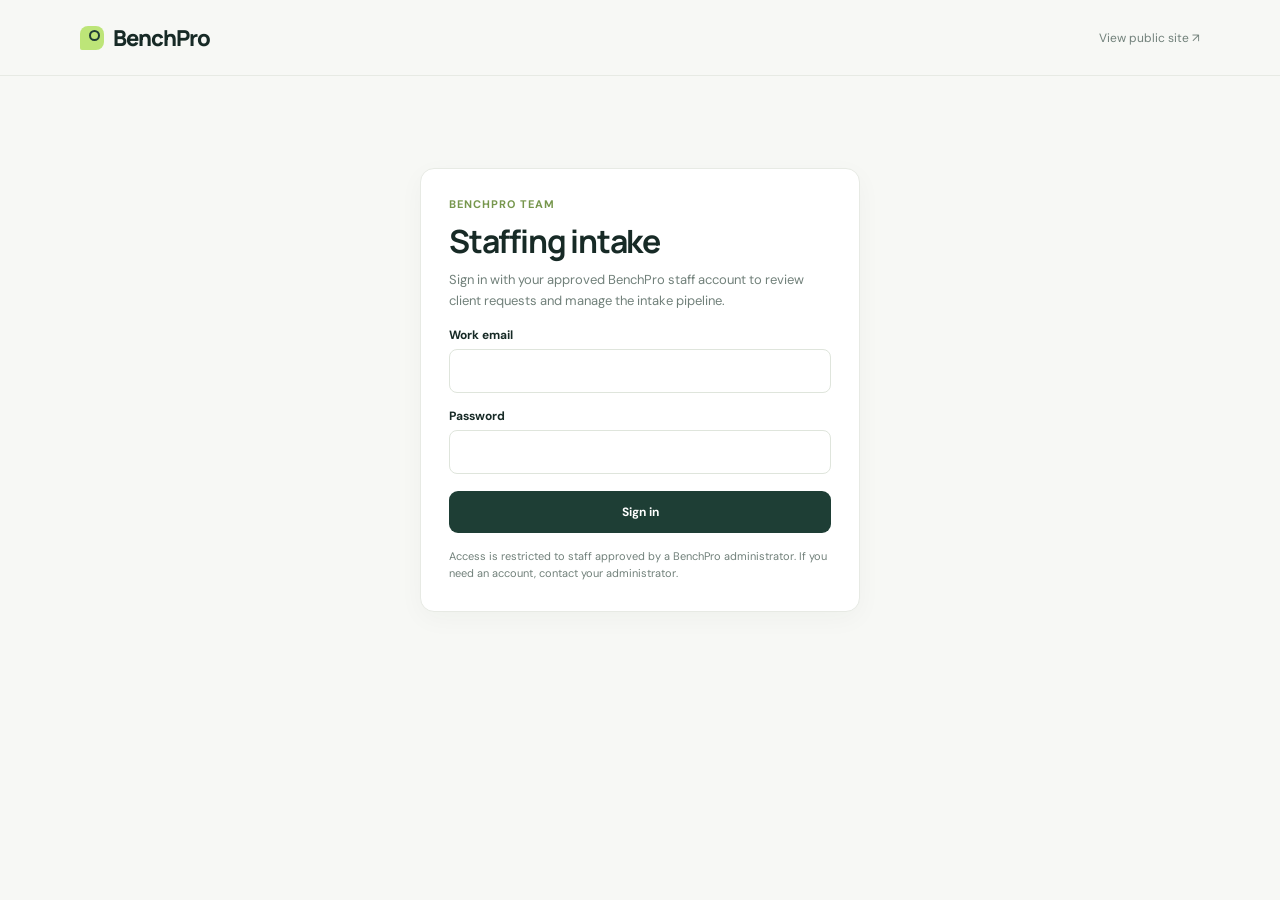
==== admin.html @ fd02875a "Build client portal access workflow" ====
<!doctype html>
<html lang="en">
<head>
  <meta charset="utf-8" />
  <meta name="viewport" content="width=device-width, initial-scale=1" />
  <meta name="theme-color" content="#f7f8f5" />
  <title>BenchPro Team — Admin Dashboard</title>
  <link rel="preconnect" href="https://fonts.googleapis.com">
  <link rel="preconnect" href="https://fonts.gstatic.com" crossorigin>
  <link href="https://fonts.googleapis.com/css2?family=DM+Sans:wght@400;500;600;700&family=Manrope:wght@400;500;600;700;800&display=swap" rel="stylesheet">
  <style>
    :root{--ink:#172a26;--muted:#71807a;--green:#bde578;--deep:#1e3e35;--paper:#f7f8f5;--line:#e7eae4;--white:#fff;--red:#a33b32;--shadow:0 18px 55px rgba(29,54,45,.08)}
    *{box-sizing:border-box}body{margin:0;background:var(--paper);color:var(--ink);font:14px 'DM Sans',sans-serif}button,input,select{font:inherit}button{cursor:pointer}a{color:inherit;text-decoration:none}.shell{width:min(1120px,calc(100% - 40px));margin:auto}
    header{height:76px;border-bottom:1px solid var(--line);display:flex;align-items:center;justify-content:space-between}.brand{font:800 22px Manrope,sans-serif;letter-spacing:-1px;display:flex;align-items:center;gap:9px}.brand-mark{width:24px;height:24px;background:var(--green);border-radius:8px 8px 8px 2px;position:relative}.brand-mark:after{content:'';position:absolute;width:7px;height:7px;border:2px solid var(--deep);border-radius:50%;right:4px;top:4px}.header-right{display:flex;align-items:center;gap:14px;color:var(--muted);font-size:12px}.btn{border:0;border-radius:9px;background:var(--deep);color:white;padding:11px 15px;font-weight:700;font-size:12px}.btn:hover{background:#31594c}.btn:disabled{opacity:.55;cursor:wait}.btn-light{background:#fff;color:var(--deep);border:1px solid var(--line)}.btn-light:hover{background:#f1f4ed}
    main{padding:40px 0 70px}.eyebrow{color:#77974d;font-size:11px;font-weight:700;letter-spacing:1px;text-transform:uppercase;margin:0 0 8px}h1,h2,h3,p{margin-top:0}h1{font:700 32px Manrope,sans-serif;letter-spacing:-1.2px;margin-bottom:7px}h2{font:700 18px Manrope,sans-serif;letter-spacing:-.4px;margin-bottom:5px}.subhead{color:var(--muted);margin:0 0 25px;line-height:1.5}.panel{background:#fff;border:1px solid var(--line);border-radius:14px;box-shadow:0 7px 26px rgba(37,57,42,.035)}.login-panel{width:min(440px,100%);margin:52px auto;padding:28px}.login-panel p{color:var(--muted);line-height:1.6;font-size:13px}.field-label{display:block;font-size:12px;font-weight:700;margin:15px 0 6px}.input{width:100%;border:1px solid #dfe5dc;border-radius:8px;padding:12px 13px;background:#fff;color:var(--ink);outline-color:#89ac62}.login-panel .btn{width:100%;margin-top:17px;padding:13px}.feedback{font-size:12px;line-height:1.5;margin:12px 0 0;color:var(--red)}[hidden]{display:none!important}
    .toolbar{display:flex;align-items:center;justify-content:space-between;gap:14px;margin:26px 0 15px}.toolbar-controls{display:flex;gap:9px;align-items:center}.toolbar .input{width:225px;padding:10px 12px;font-size:12px}.toolbar select.input{width:170px}.stats{display:grid;grid-template-columns:repeat(3,1fr);gap:12px;margin:22px 0}.stat{padding:16px 18px}.stat span{font-size:11px;color:var(--muted);font-weight:600}.stat strong{display:block;font:700 23px Manrope;margin-top:6px}.request-list{display:grid;gap:12px}.request-card{padding:18px 20px}.request-head{display:flex;justify-content:space-between;gap:16px;align-items:flex-start}.request-head h3{font:700 16px Manrope;margin:0 0 5px}.company-line{font-size:12px;color:var(--muted)}.company-line a{color:#567d3c;text-decoration:underline;text-underline-offset:2px}.badge{display:inline-flex;align-items:center;border-radius:30px;background:#edf4e4;color:#557b3b;padding:6px 10px;font-size:10px;font-weight:700;white-space:nowrap}.meta{display:flex;flex-wrap:wrap;gap:8px 18px;border-top:1px solid #eff1ed;border-bottom:1px solid #eff1ed;padding:12px 0;margin:14px 0;color:#637169;font-size:11px}.meta strong{color:var(--ink);font-weight:700}.details{font-size:12px;color:var(--muted);line-height:1.55;white-space:pre-wrap;margin:0 0 14px}.request-actions{display:flex;align-items:end;gap:10px;flex-wrap:wrap}.request-actions label{display:grid;gap:5px;color:var(--muted);font-size:10px;font-weight:700}.request-actions select,.request-actions input{height:36px;padding:0 10px;border:1px solid var(--line);border-radius:7px;background:white;color:var(--ink);font-size:11px}.request-actions select{min-width:155px}.request-actions input{width:220px}.saved-note{font-size:11px;color:#5c8a42;align-self:center}.empty{padding:35px;text-align:center;color:var(--muted);font-size:13px}.error-panel{padding:14px 16px;background:#fff2ef;border:1px solid #f4d8d3;border-radius:10px;color:var(--red);font-size:12px;margin:14px 0}.login-state{display:flex;align-items:center;gap:12px}.login-state span{max-width:250px;overflow:hidden;text-overflow:ellipsis;white-space:nowrap}
    @media(max-width:700px){.shell{width:calc(100% - 30px)}header{height:68px}.header-right{gap:8px}main{padding-top:28px}h1{font-size:27px}.stats{grid-template-columns:repeat(2,1fr);gap:8px}.stat{padding:14px}.toolbar{align-items:stretch;flex-direction:column}.toolbar-controls{display:grid;grid-template-columns:1fr 1fr}.toolbar .input,.toolbar select.input{width:100%}.request-card{padding:15px}.request-head{gap:8px}.request-head h3{font-size:14px}.request-actions label{flex:1;min-width:145px}.request-actions input{width:100%}.login-state span{display:none}}
  </style>
  <style>.badge.demo-badge{background:#fff1e5;color:#995b2d;margin-left:7px;vertical-align:2px}</style>
  <style>
    .toolbar>div:first-child{min-width:180px}.section-note{font-size:12px;color:var(--muted);line-height:1.5;margin:5px 0 0}.client-list{display:grid;gap:11px}.client-card{padding:0;overflow:hidden}.client-summary{width:100%;border:0;background:transparent;color:inherit;text-align:left;padding:17px 19px;display:flex;align-items:center;justify-content:space-between;gap:16px}.client-summary:hover{background:#fbfcf9}.client-name{font:700 15px Manrope;margin:0 0 5px}.client-subline{font-size:11px;color:var(--muted)}.client-counts{display:flex;align-items:center;gap:18px;white-space:nowrap;color:var(--muted);font-size:11px}.client-counts strong{color:var(--ink)}.client-toggle{color:#567d3c;font-size:11px;font-weight:700}.client-roles{padding:0 15px 15px;border-top:1px solid #eff1ed}.client-roles[hidden]{display:none}.client-roles .request-card{margin-top:12px}.client-roles .empty{background:#f8faf6;border-radius:9px;margin-top:12px}.inquiry-section{margin:36px 0 48px}.inquiry-heading{display:flex;align-items:center;justify-content:space-between;margin-bottom:12px}.inquiry-heading h2{margin:0}.inquiry-heading .section-note{margin-top:4px}.client-form{padding:18px;margin:5px 0 18px}.client-form[hidden]{display:none}.client-form-grid{display:grid;grid-template-columns:repeat(2,minmax(0,1fr));gap:9px;margin-top:15px}.client-form-grid .input{width:100%;min-width:0;margin:0}.demo-input{display:flex;align-items:center;gap:7px;padding:8px;color:var(--muted);font-size:12px}.client-form-actions{display:flex;align-items:center;gap:8px;margin-top:12px}.meta.icon-meta{flex-wrap:nowrap;align-items:center;gap:8px 15px;overflow-x:auto;white-space:nowrap;scrollbar-width:thin}.meta-item{display:inline-flex;align-items:center;gap:5px;white-space:nowrap}.meta-item svg{width:14px;height:14px;flex:none;fill:none;stroke:#839088;stroke-width:1.7;stroke-linecap:round;stroke-linejoin:round}.meta-item strong{font-size:11px}.@media(max-width:700px){.toolbar-controls{grid-template-columns:1fr 1fr}.toolbar-controls button{width:100%}.client-summary{padding:15px;align-items:flex-start}.client-counts{gap:10px;flex-wrap:wrap;justify-content:flex-end}.client-form-grid{grid-template-columns:1fr}.inquiry-section{margin-top:28px}}
    .jd-attachment{display:flex;align-items:center;gap:9px;flex-wrap:wrap;margin:0 0 14px;font-size:12px}.jd-attachment>span:first-child{font-weight:700;color:var(--deep)}.jd-attachment .saved-note{color:var(--red)}
    .talent-section{margin:32px 0 42px}.talent-section .toolbar{margin:0 0 14px}.talent-section .toolbar-controls{flex-wrap:wrap}.talent-section .toolbar .input{width:245px}.talent-form-grid{display:grid;grid-template-columns:repeat(3,minmax(0,1fr));gap:9px;margin-top:15px}.talent-form-grid .input{width:100%;min-width:0;margin:0}.talent-form-grid textarea{resize:vertical;min-height:74px}.talent-form-grid .wide{grid-column:span 2}.talent-form-grid .full{grid-column:1/-1}.talent-form-grid label{color:var(--muted);font-size:11px}.talent-form-grid input[type=file]{display:block;width:100%;margin-top:6px;font-size:11px}.talent-form-grid .checkline{display:flex;align-items:center;gap:7px}.talent-list{display:grid;grid-template-columns:repeat(2,minmax(0,1fr));gap:10px}.talent-card{padding:16px}.talent-card h3{font:700 14px Manrope;margin:0 0 4px}.talent-card p{color:var(--muted);font-size:11px;line-height:1.5;margin:7px 0}.talent-card .talent-top{display:flex;justify-content:space-between;gap:12px}.talent-meta,.talent-skills{color:var(--muted);font-size:11px;line-height:1.6}.talent-actions{display:flex;gap:7px;align-items:center;margin-top:10px}.matches-section{border-top:1px solid #eff1ed;margin-top:14px;padding-top:10px}.matches-section summary{font-size:11px;font-weight:700;color:var(--deep);cursor:pointer}.match-list{display:grid;gap:8px;margin:10px 0}.match-card{background:#f9faf7;border:1px solid #edf0e9;border-radius:9px;padding:11px}.match-card-head{display:flex;justify-content:space-between;align-items:flex-start;gap:10px}.match-card-head strong{font-size:12px}.match-card-head span{display:block;font-size:10px;color:var(--muted);margin-top:3px}.match-card .input{width:100%;margin:4px 0 6px;padding:9px 10px;font-size:11px}.match-fields{display:grid;grid-template-columns:repeat(2,minmax(0,1fr));gap:5px 8px;margin-top:9px}.match-fields label{font-size:10px;color:var(--muted);display:grid;gap:3px}.match-fields .full{grid-column:1/-1}.match-fields textarea{resize:vertical;min-height:55px}.match-actions{display:flex;align-items:center;gap:8px;flex-wrap:wrap;margin-top:8px}.match-form{border-top:1px dashed #dfe5dc;padding-top:10px;margin-top:10px}.match-form select,.match-form input,.match-form textarea{width:100%;margin:0;padding:8px 9px;border:1px solid var(--line);border-radius:7px;font-size:11px;color:var(--ink);background:white}.match-form-grid{display:grid;grid-template-columns:1fr 150px;gap:7px}.status-pill{display:inline-flex;border-radius:20px;padding:4px 8px;background:#edf4e4;color:#557b3b;font-size:9px;font-weight:700;white-space:nowrap}.file-note{font-size:10px;color:var(--muted)}
  </style>
  <style>@media(max-width:700px){.talent-form-grid{grid-template-columns:repeat(2,minmax(0,1fr))}.talent-form-grid .wide,.talent-form-grid .full{grid-column:1/-1}.talent-list{grid-template-columns:1fr}.talent-section .toolbar .input{width:100%}}@media(max-width:430px){.talent-form-grid{grid-template-columns:1fr}.talent-form-grid .wide,.talent-form-grid .full{grid-column:auto}.match-form-grid,.match-fields{grid-template-columns:1fr}.match-fields .full{grid-column:auto}}</style>
  <style>
    .client-directory-layout{display:grid;grid-template-columns:minmax(220px,260px) minmax(0,1fr);align-items:start;gap:0}
    .client-list{grid-template-columns:1fr;align-items:start;gap:7px}
    .client-card{min-width:0;transition:border-color .18s ease,box-shadow .18s ease}
    .client-card:hover{border-color:#d5dfce;box-shadow:0 12px 32px rgba(37,57,42,.08)}
    .client-card.is-selected{border-color:#a8c68f;border-radius:10px 0 0 10px;border-right-color:transparent;box-shadow:-3px 3px 14px rgba(37,57,42,.06);position:relative;z-index:2}
    .client-summary{min-height:61px;padding:10px 13px;align-items:center;gap:8px}
    .client-summary:focus-visible{outline:3px solid #bde578;outline-offset:-4px;border-radius:14px}
    .client-tile-main{display:flex;align-items:center;gap:0;min-width:0;width:100%}
    .client-monogram{width:40px;height:40px;flex:none;display:grid;place-items:center;border-radius:12px;background:linear-gradient(145deg,#eaf3df,#f5f8f0);color:#365846;font:800 13px Manrope,sans-serif;letter-spacing:.3px}
    .client-tile-content{min-width:0}
    .client-name-row{display:flex;align-items:center;gap:8px;flex-wrap:wrap}
    .client-name{font-size:13px;line-height:1.35;overflow-wrap:anywhere;white-space:normal;margin:0}
    .client-status{display:inline-flex;align-items:center;border-radius:99px;padding:4px 8px;background:#f0f3ee;color:#627066;font-size:9px;font-weight:700;white-space:nowrap}
    .client-status.active{background:#eaf4e3;color:#557b3b}.client-status.prospect{background:#fff4df;color:#8b6825}.client-status.past{background:#f0edf5;color:#706383}
    .client-subline{margin-top:3px;line-height:1.5;white-space:normal}
    .client-tile-metrics{display:flex;align-items:flex-end;flex-direction:column;gap:7px;flex:none;color:var(--muted);font-size:10px;white-space:nowrap}
    .client-metric{display:flex;align-items:baseline;gap:4px}.client-metric strong{color:var(--ink);font:700 14px Manrope,sans-serif}
    .client-activity{font-size:9px;color:#8a958e}
    .client-expand-label{display:inline-flex;align-items:center;gap:5px;color:#567d3c;font-weight:700;font-size:10px}
    .client-expand-label span{font-size:14px;transition:transform .18s ease}.client-summary[aria-expanded="true"] .client-expand-label span{transform:rotate(180deg)}
    .client-detail{position:sticky;top:16px;min-height:270px;max-height:calc(100vh - 34px);overflow:auto;padding:18px;background:linear-gradient(155deg,#fff 0%,#fbfcfa 100%);border-radius:0 14px 14px 0}
    .client-detail.is-open{border-left-color:#dfe7d8}
    .client-detail.is-empty{display:grid;place-items:center;text-align:center;color:var(--muted)}
    .client-empty-state{max-width:260px;padding:24px}.client-empty-icon{width:42px;height:42px;margin:0 auto 12px;border-radius:14px;background:#eff5e8;color:#567d3c;display:grid;place-items:center;font:700 21px Manrope}
    .client-empty-state strong{display:block;color:var(--ink);font:700 14px Manrope;margin-bottom:5px}.client-empty-state p{font-size:11px;line-height:1.5;margin:0}
    .client-detail-top{display:flex;justify-content:space-between;align-items:flex-start;gap:12px;padding-bottom:13px;border-bottom:1px solid #edf0e9}
    .client-detail-top h3{font:700 18px Manrope;letter-spacing:-.3px;margin:3px 0 5px;overflow-wrap:anywhere}
    .client-detail-meta{display:flex;align-items:center;gap:6px;flex-wrap:wrap}.client-detail-chip{border-radius:20px;background:#f0f3ee;color:#647168;padding:5px 8px;font-size:9px;font-weight:700}.client-detail-close{width:30px;height:30px;flex:none;border:1px solid var(--line);border-radius:9px;background:#fff;color:var(--muted);font-size:19px;line-height:1}
    .client-detail-close:hover{background:#f2f5ef;color:var(--deep)}
    .client-detail-overview{display:grid;grid-template-columns:repeat(3,minmax(0,1fr));gap:8px;margin:13px 0 16px}
    .client-overview-stat{padding:10px;border:1px solid #edf0e9;border-radius:10px;background:#fff}.client-overview-stat span{display:block;color:var(--muted);font-size:9px}.client-overview-stat strong{display:block;margin-top:4px;color:var(--ink);font:700 14px Manrope;overflow-wrap:anywhere}
    .client-detail-heading{display:flex;align-items:flex-end;justify-content:space-between;gap:12px;margin-bottom:12px}
    .client-detail-heading h4{font:700 15px Manrope,sans-serif;margin:2px 0 0;color:var(--ink)}
    .client-detail-kicker{font-size:9px;font-weight:800;letter-spacing:.9px;color:#789653;text-transform:uppercase}
    .client-detail-count{font-size:10px;color:var(--muted)}
    .client-role-grid{display:grid;grid-template-columns:1fr;gap:10px;align-items:start}
    .client-role-grid>.request-card{margin:0;min-width:0}
    .client-role-grid>.empty{grid-column:1/-1;margin:0;padding:20px}
    .client-accent-0{background:#eaf3df}.client-accent-1{background:#e7f1f8}.client-accent-2{background:#f4eafb}.client-accent-3{background:#fff0e4}.client-accent-4{background:#e4f3ef}.client-accent-5{background:#f8efdb}
    .client-card.client-accent-0 .client-summary:hover{background:#e3efd7}.client-card.client-accent-1 .client-summary:hover{background:#deebf4}.client-card.client-accent-2 .client-summary:hover{background:#eedff5}.client-card.client-accent-3 .client-summary:hover{background:#fbe7d8}.client-card.client-accent-4 .client-summary:hover{background:#d9eee8}.client-card.client-accent-5 .client-summary:hover{background:#f2e8ce}
    .client-card.is-selected .client-summary{justify-content:space-between}.client-card.is-selected .client-expand-label{color:#365846}.client-tile-arrow{flex:none;color:#567d3c;font-size:14px;line-height:1}
    @media(max-width:850px){.client-directory-layout{grid-template-columns:1fr;gap:0}.client-list{grid-template-columns:1fr}.client-detail{position:fixed;display:none;inset:78px 14px 14px;z-index:100;max-height:none;min-height:0;margin-top:0!important;border-radius:14px;box-shadow:0 24px 80px rgba(15,35,27,.25)}.client-detail.is-open{display:block}.client-detail.is-empty{display:none}}
    @media(max-width:520px){.client-directory-layout{grid-template-columns:minmax(0,1fr)}.client-summary{min-height:61px;padding:10px 13px;gap:8px}.client-detail{inset:72px 9px 9px;padding:14px}.client-detail-overview{grid-template-columns:repeat(2,minmax(0,1fr))}.client-detail-heading{align-items:flex-start;flex-direction:column;gap:4px}}
      .client-section-nav{display:grid;grid-template-columns:repeat(3,minmax(0,1fr));gap:9px;margin:14px 0 15px}.client-section-tile{display:flex;align-items:center;justify-content:space-between;gap:8px;min-height:54px;padding:11px 13px;border:1px solid var(--line);border-radius:10px;background:#fff;color:var(--deep);font:700 12px Manrope,sans-serif;text-align:left;transition:background .16s,border-color .16s,transform .16s}.client-section-tile:hover{border-color:#c8d8bc;background:#f8fbf5;transform:translateY(-1px)}.client-section-tile:focus-visible{outline:3px solid #bde578;outline-offset:2px}.client-section-tile strong{display:grid;place-items:center;min-width:22px;height:22px;padding:0 6px;border-radius:99px;background:#f0f4eb;color:#647b4e;font:700 10px 'DM Sans',sans-serif}.client-section-tile.is-active{background:var(--deep);border-color:var(--deep);color:#fff}.client-section-tile.is-active strong{background:rgba(255,255,255,.15);color:#fff}.client-section-panel{padding-top:2px}client-profile-grid{display:grid;grid-template-columns:repeat(3,minmax(0,1fr));gap:8px;margin:4px 0 17px}.client-profile-grid>div{min-width:0;padding:11px;border:1px solid #edf0e9;border-radius:10px;background:#fff}.client-profile-grid span{display:block;color:var(--muted);font-size:9px}.client-profile-grid strong{display:block;margin-top:5px;font:700 12px Manrope;overflow-wrap:anywhere}.contacts-heading{margin-top:8px}.client-contact-list{display:grid;grid-template-columns:repeat(2,minmax(0,1fr));gap:8px}.client-contact{display:grid;gap:3px;min-width:0;padding:11px;border:1px solid #edf0e9;border-radius:10px;background:#fff;font-size:10px;overflow-wrap:anywhere}.client-contact strong{font:700 12px Manrope}.client-contact span{color:var(--muted)}.client-contact a{color:#567d3c;overflow-wrap:anywhere}.client-detail-close{cursor:pointer}@media(max-width:520px){.client-section-nav{gap:6px}.client-section-tile{min-height:48px;padding:9px;font-size:11px}.client-profile-grid{grid-template-columns:1fr}.client-contact-list{grid-template-columns:1fr}}
  .client-detail-top{display:grid;grid-template-columns:minmax(0,1fr) minmax(250px,1.15fr) auto;align-items:start;gap:12px;padding-bottom:13px;border-bottom:1px solid #edf0e9}.client-detail-identity{min-width:0}.client-detail-identity h3{font:700 18px Manrope;letter-spacing:-.3px;margin:3px 0 0;overflow-wrap:anywhere}.client-summary-meta{display:grid;grid-template-columns:repeat(3,minmax(0,1fr));gap:6px;min-width:0}.client-profile-item{min-width:0;display:grid;gap:4px;padding:7px 8px;border:1px solid #edf0e9;border-radius:8px;background:#fff}.client-profile-item>span{display:flex;align-items:center;gap:4px;color:var(--muted);font-size:9px;white-space:nowrap}.client-profile-item svg{width:12px;height:12px;flex:none;fill:none;stroke:#839088;stroke-width:1.7;stroke-linecap:round;stroke-linejoin:round}.client-profile-item strong{font-size:10px;line-height:1.35;overflow-wrap:anywhere}.client-profile-item a{color:inherit}.client-summary-empty{color:var(--muted);font-size:10px;line-height:1.4;grid-column:1/-1}.client-detail-top .client-detail-close{grid-column:3;grid-row:1}.client-detail-top .client-summary-meta{grid-column:2;grid-row:1}.client-detail-top .client-detail-identity{grid-column:1;grid-row:1}.client-role-grid .icon-meta .meta-item[title="Phone"],.client-role-grid .icon-meta .meta-item[title="Company size"],.client-role-grid .icon-meta .meta-item[title="Business type"]{display:none}@media(max-width:700px){.client-detail-top{grid-template-columns:minmax(0,1fr) auto}.client-detail-top .client-detail-identity{grid-column:1;grid-row:1}.client-detail-top .client-detail-close{grid-column:2;grid-row:1}.client-detail-top .client-summary-meta{grid-column:1/-1;grid-row:2}}@media(max-width:520px){.client-summary-meta{grid-template-columns:1fr 1fr}.client-profile-item:last-child{grid-column:1/-1}}
      .executive-overview{margin:20px 0 18px}.overview-heading{display:flex;align-items:flex-end;justify-content:space-between;gap:14px;margin-bottom:12px}.overview-heading h2{margin:0}.overview-window,.tracking-badge{color:var(--muted);font-size:10px;font-weight:700}.ceo-stats{grid-template-columns:repeat(5,minmax(0,1fr));gap:10px;margin:0}.ceo-stats .stat{min-width:0;padding:14px}.ceo-stats .stat span{display:block;min-height:28px;font-size:10px}.ceo-stats .stat strong{font-size:24px;margin-top:5px}.ceo-stats .stat small{display:block;margin-top:4px;color:var(--muted);font-size:9px;line-height:1.3}.client-role-overview,.future-metrics{padding:17px 18px;margin:18px 0}.client-overview-table{overflow-x:auto}.client-overview-table table{width:100%;border-collapse:collapse;text-align:left;font-size:11px}.client-overview-table th{padding:9px 10px;color:var(--muted);font-size:9px;text-transform:uppercase;letter-spacing:.5px;border-bottom:1px solid var(--line)}.client-overview-table td{padding:10px;border-bottom:1px solid #eff1ed;white-space:nowrap}.client-overview-table tr:last-child td{border-bottom:0}.client-overview-table td:first-child{white-space:normal;min-width:180px}.client-overview-table td:first-child strong{display:inline-block;overflow-wrap:anywhere}.client-overview-table td:first-child small{display:block;color:var(--muted);font-size:9px;margin-top:3px}.client-overview-table .badge{font-size:8px;padding:4px 6px}.client-overview-open{padding:7px 9px;font-size:10px}.future-metrics{background:linear-gradient(145deg,#fff,#fbfcf9)}.tracking-badge{border-radius:99px;background:#f3f4f0;padding:6px 9px;white-space:nowrap}.tracking-grid{display:grid;grid-template-columns:repeat(5,minmax(0,1fr));gap:9px}.tracking-grid article{padding:11px;border:1px dashed #dfe5dc;border-radius:9px;background:rgba(255,255,255,.75);min-width:0}.tracking-grid article>span{display:block;color:var(--ink);font-size:10px;font-weight:700}.tracking-grid article strong{display:block;margin:10px 0 5px;color:#8b938e;font:700 11px Manrope}.tracking-grid article small{display:block;color:var(--muted);font-size:9px;line-height:1.4}.client-overview-table .empty{padding:18px}.@media(max-width:1000px){.ceo-stats{grid-template-columns:repeat(3,minmax(0,1fr))}.tracking-grid{grid-template-columns:repeat(3,minmax(0,1fr))}}@media(max-width:700px){.overview-heading{align-items:flex-start;flex-direction:column;gap:6px}.ceo-stats{grid-template-columns:repeat(2,minmax(0,1fr))}.tracking-grid{grid-template-columns:repeat(2,minmax(0,1fr))}.client-role-overview,.future-metrics{padding:14px}.client-overview-table th,.client-overview-table td{padding:9px 7px}}@media(max-width:430px){.tracking-grid{grid-template-columns:1fr}}
  
    .client-website-line{display:flex;align-items:center;gap:7px;margin-top:2px;font-size:10px;flex-wrap:wrap}.client-website-line>span:first-child{color:var(--muted);font-weight:700}.client-website-line a{color:#426a31;font-weight:700;text-decoration:underline;text-underline-offset:2px}.client-website-line .website-empty{color:#8a948d;font-weight:500}.website-edit{padding:2px 5px;border:0;background:transparent;color:#52783d;text-decoration:underline;text-underline-offset:2px;font-size:9px;font-weight:700}.client-website-form{display:grid;grid-template-columns:minmax(0,1fr) auto auto;align-items:end;gap:10px;margin:0 0 16px;padding:12px;border:1px solid #edf0e9;border-radius:10px;background:#fff}.client-website-form label{display:grid;gap:5px;color:var(--muted);font-size:10px;font-weight:700}.client-website-form input{width:100%;min-width:0;padding:9px 10px;border:1px solid var(--line);border-radius:8px;color:var(--ink);background:#fff}.client-website-form .saved-note{font-size:10px}.client-website-form .website-mode-note{grid-column:1/-1;color:var(--muted);font-size:10px}@media(max-width:520px){.client-website-form{grid-template-columns:1fr auto}.client-website-form .saved-note,.client-website-form .website-mode-note{grid-column:1/-1}}
</style>
</head>
<body>
  <header><div class="shell" style="display:flex;align-items:center;justify-content:space-between"><a class="brand" href="/" aria-label="BenchPro home"><span class="brand-mark"></span>BenchPro</a><div class="header-right"><a href="/">View public site ↗</a><div class="login-state" id="loginState" hidden><span id="staffEmail"></span><button class="btn btn-light" id="logoutButton" type="button">Log out</button></div></div></div></header>
  <main class="shell">
    <section id="loginView" class="panel login-panel">
      <div class="eyebrow">BenchPro team</div><h1>Staffing intake</h1>
      <p>Sign in with your approved BenchPro staff account to review client requests and manage the intake pipeline.</p>
      <form id="loginForm">
        <label class="field-label" for="email">Work email</label><input class="input" id="email" name="email" type="email" autocomplete="username" required>
        <label class="field-label" for="password">Password</label><input class="input" id="password" name="password" type="password" autocomplete="current-password" required>
        <button class="btn" id="loginButton" type="submit">Sign in</button><p class="feedback" id="loginError" role="alert" hidden></p>
      </form>
      <p style="font-size:11px;margin:15px 0 0">Access is restricted to staff approved by a BenchPro administrator. If you need an account, contact your administrator.</p>
    </section>
    <section id="setPasswordView" class="panel login-panel" hidden>
      <div class="eyebrow">BenchPro team</div><h1>Finish setting up</h1>
      <p id="inviteEmailNote">Choose a password for your approved BenchPro staff account.</p>
      <form id="setPasswordForm">
        <label class="field-label" for="newPassword">New password</label><input class="input" id="newPassword" name="newPassword" type="password" autocomplete="new-password" minlength="12" required>
        <button class="btn" id="setPasswordButton" type="submit">Set password</button><p class="feedback" id="setPasswordError" role="alert" hidden></p>
      </form>
      <p style="font-size:11px;margin:15px 0 0">Use at least 12 characters. Your invitation link works once and expires, so finish setup in this browser.</p>
    </section>
    <section id="dashboardView" hidden>
      <div class="eyebrow">BenchPro team workspace</div><h1>Admin Dashboard</h1><p class="subhead">A business overview of clients, role demand, and platform activity.</p>
      <div id="dashboardError" class="error-panel" role="alert" hidden></div>
      <section class="executive-overview"><div class="overview-heading"><div><h2>Business overview</h2><p class="section-note" id="overviewModeNote">Illustrative preview · fictional client records are shown only on this page and are not saved.</p></div><button class="btn btn-light" id="dashboardModeButton" type="button">Switch to live data</button></div><div class="stats ceo-stats">
        <div class="panel stat"><span>Total clients</span><strong id="statClients">0</strong><small id="statClientsNote">0 active</small></div>
        <div class="panel stat"><span>New client records · 30d</span><strong id="statNewClients">0</strong><small>Based on record creation date</small></div>
        <div class="panel stat"><span>Roles</span><strong id="statRoles">0</strong><small id="statRolesNote">0 open</small></div>
        <div class="panel stat"><span>New role requests · 30d</span><strong id="statNewRequests">0</strong><small>All submitted requests</small></div>
        <div class="panel stat"><span>Candidate profiles</span><strong id="statCandidates">—</strong><small id="statCandidatesNote">Profiles saved</small></div>
      </div></section>
      <section class="panel client-role-overview"><div class="overview-heading"><div><h2>Roles by client</h2><p class="section-note">Role counts grouped under each client.</p></div></div><div id="clientRoleOverview" class="client-overview-table"></div></section>
      <section class="panel future-metrics"><div class="overview-heading"><div><h2>Hiring and delivery</h2><p class="section-note">These metrics need application, offer, or contractor status tracking before counts are reliable.</p></div><span class="tracking-badge" id="trackingBadge">Preview figures</span></div><div class="tracking-grid"><article><span>Pending registrations</span><strong id="metricPending">4</strong><small>Awaiting email confirmation</small></article><article><span>Applicants in pipeline</span><strong id="metricApplicants">31</strong><small>Across current roles</small></article><article><span>Offers made</span><strong id="metricOffers">6</strong><small>Extended by clients</small></article><article><span>Contractors onboarded</span><strong id="metricContractors">8</strong><small>Active engagements</small></article><article><span>Candidates rejected</span><strong id="metricRejected">12</strong><small>Closed at client review</small></article></div></section>
      <div class="toolbar"><div><h2>Client directory</h2><p class="section-note">Open a client to review its company details and staffing requests.</p></div><div class="toolbar-controls"><input class="input" id="searchRequests" type="search" placeholder="Search clients, roles, or contacts" aria-label="Search clients, roles, or contacts"><select class="input" id="statusFilter" aria-label="Filter by role status"><option value="all">All role statuses</option><option value="new">New</option><option value="contacted">Contacted</option><option value="qualified">Qualified</option><option value="shortlist_sent">Shortlist sent</option><option value="closed">Closed</option></select><button class="btn btn-light" id="newClientButton" type="button">+ New client</button><button class="btn btn-light" id="refreshButton" type="button">Refresh</button></div></div>
      <form id="clientForm" class="panel client-form" hidden><div><strong>Add a client</strong><p class="section-note">Create a client record, then link future role inquiries to it.</p></div><div class="client-form-grid"><input class="input" name="company_name" placeholder="Company name" maxlength="160" required aria-label="Company name"><input class="input" name="website" type="text" placeholder="Website (e.g. company.com)" maxlength="2048" aria-label="Client website"><select class="input" name="company_size" aria-label="Company size"><option value="">Company size (optional)</option><option value="1-10">1–10 employees</option><option value="11-50">11–50 employees</option><option value="51-200">51–200 employees</option><option value="201-500">201–500 employees</option><option value="501-1000">501–1,000 employees</option><option value="1001-5000">1,001–5,000 employees</option><option value="5001-10000">5,001–10,000 employees</option><option value="10001+">10,001+ employees</option><option value="prefer_not_to_say">Prefer not to say</option></select><select class="input" name="business_type" aria-label="Business type"><option value="">Business type (optional)</option><option>IT Services &amp; Consulting</option><option>Software / SaaS</option><option>Financial Services &amp; Fintech</option><option>Healthcare &amp; Life Sciences</option><option>Manufacturing &amp; Industrial</option><option>Retail &amp; Consumer</option><option>Transportation &amp; Logistics</option><option>Telecom &amp; Media</option><option>Energy &amp; Utilities</option><option>Government &amp; Education</option><option>Other</option></select><select class="input" name="lifecycle_status" aria-label="Client relationship status"><option value="prospect">Prospect</option><option value="active">Active</option><option value="past">Past client</option></select><label class="demo-input"><input type="checkbox" name="is_demo"> Demo record</label></div><div class="client-form-actions"><button class="btn" type="submit">Create client</button><button class="btn btn-light" id="cancelClientButton" type="button">Cancel</button><span id="clientFormNote" class="saved-note" aria-live="polite"></span></div></form>
      <div class="client-directory-layout"><div id="clientList" class="client-list" aria-live="polite"></div><aside id="clientDetail" class="panel client-detail" aria-label="Selected client details" aria-live="polite"></aside></div>
      <section class="inquiry-section"><div class="inquiry-heading"><div><h2>New client inquiries</h2><p class="section-note">Incoming requests waiting to be linked to a client record.</p></div><span id="inquiryCount" class="badge">0</span></div><div id="inquiryList" class="request-list" aria-live="polite"></div></section>
    </section>
  </main>
  <script>
    const SUPABASE_URL='https://ttmkcmeqiawrzbvymhal.supabase.co';
    const SUPABASE_PUBLISHABLE_KEY='sb_publishable_kYY2o5gsLpUww-bgH0az4A_nQhdMiaN';
    const SESSION_KEY='benchpro_staff_session';
    const statuses=[['new','New'],['contacted','Contacted'],['qualified','Qualified'],['shortlist_sent','Shortlist sent'],['closed','Closed']];
    const companySizeLabels={'1-10':'1–10 employees','11-50':'11–50 employees','51-200':'51–200 employees','201-500':'201–500 employees','501-1000':'501–1,000 employees','1001-5000':'1,001–5,000 employees','5001-10000':'5,001–10,000 employees','10001+':'10,001+ employees','prefer_not_to_say':'Prefer not to say'};
    const loginView=document.getElementById('loginView'),setPasswordView=document.getElementById('setPasswordView'),dashboardView=document.getElementById('dashboardView'),loginForm=document.getElementById('loginForm'),loginButton=document.getElementById('loginButton'),loginError=document.getElementById('loginError'),dashboardError=document.getElementById('dashboardError'),clientList=document.getElementById('clientList'),clientDetail=document.getElementById('clientDetail'),inquiryList=document.getElementById('inquiryList'),clientForm=document.getElementById('clientForm'),newClientButton=document.getElementById('newClientButton');
    let requests=[],clients=[],liveRequests=[],liveClients=[];const expandedClients=new Set();let activeClientSection=null,candidateProfileCount=null,samplePreview=true;
    const escapeHtml=value=>String(value??'').replace(/[&<>"']/g,char=>({'&':'&amp;','<':'&lt;','>':'&gt;','"':'&quot;',"'":'&#39;'}[char]));
    function normalizeWebsite(value){const raw=String(value??'').trim();if(!raw)return null;const candidate=/^https?:\/\//i.test(raw)?raw:'https://'+raw;try{const url=new URL(candidate);if(!['http:','https:'].includes(url.protocol)||!url.hostname.includes('.')||url.username||url.password)return null;return {href:url.href,label:url.hostname.replace(/^www\./i,'')}}catch{return null}}
    const normalizeCompanyName=value=>String(value||'').trim().replace(/\s+/g,' ').toLowerCase();
    const getSession=()=>{try{return JSON.parse(sessionStorage.getItem(SESSION_KEY)||'null')}catch{return null}};
    const saveSession=session=>sessionStorage.setItem(SESSION_KEY,JSON.stringify(session));
    const clearSession=()=>sessionStorage.removeItem(SESSION_KEY);
    async function authPost(path,payload,token){return fetch(SUPABASE_URL+'/auth/v1/'+path,{method:'POST',headers:{apikey:SUPABASE_PUBLISHABLE_KEY,Authorization:'Bearer '+(token||SUPABASE_PUBLISHABLE_KEY),'Content-Type':'application/json'},body:JSON.stringify(payload)})}
    async function accessToken(){let session=getSession();if(!session?.refresh_token)throw new Error('Please sign in again.');if(session.expires_at>Date.now()/1000+60)return session.access_token;const response=await authPost('token?grant_type=refresh_token',{refresh_token:session.refresh_token});if(!response.ok){clearSession();throw new Error('Your session expired. Please sign in again.')}const fresh=await response.json();fresh.expires_at=fresh.expires_at||Math.floor(Date.now()/1000)+(fresh.expires_in||3600);saveSession(fresh);return fresh.access_token}
    async function api(path,options={}){const token=await accessToken();const response=await fetch(SUPABASE_URL+'/rest/v1/'+path,{...options,headers:{apikey:SUPABASE_PUBLISHABLE_KEY,Authorization:'Bearer '+token,'Content-Type':'application/json',...(options.headers||{})}});if(response.status===401){clearSession();showLogin('Your session expired. Please sign in again.')}return response}
    async function storageApi(path,options={}){const token=await accessToken();return fetch(SUPABASE_URL+'/storage/v1/'+path,{...options,headers:{apikey:SUPABASE_PUBLISHABLE_KEY,Authorization:'Bearer '+token,'Content-Type':'application/json',...(options.headers||{})}})}
    function showLogin(message=''){loginView.hidden=false;setPasswordView.hidden=true;dashboardView.hidden=true;document.getElementById('loginState').hidden=true;loginError.textContent=message;loginError.hidden=!message}
    function showSetPassword(email){loginView.hidden=true;setPasswordView.hidden=false;dashboardView.hidden=true;document.getElementById('loginState').hidden=true;document.getElementById('inviteEmailNote').textContent='Choose a password for '+email+'.'}
    function showDashboard(){loginView.hidden=true;setPasswordView.hidden=true;dashboardView.hidden=false;document.getElementById('loginState').hidden=false;document.getElementById('staffEmail').textContent=getSession()?.user?.email||''}
    function showDashboardError(message=''){dashboardError.textContent=message;dashboardError.hidden=!message}
    function updateStats(){if(samplePreview){document.getElementById('statClients').textContent=clients.length;document.getElementById('statClientsNote').textContent=clients.filter(client=>client.lifecycle_status==='active').length+' active';document.getElementById('statNewClients').textContent=clients.filter(client=>Date.now()-new Date(client.created_at).getTime()<=30*86400000).length;document.getElementById('statRoles').textContent=requests.length;document.getElementById('statRolesNote').textContent=requests.filter(item=>item.status!=='closed').length+' open';document.getElementById('statNewRequests').textContent=requests.filter(item=>Date.now()-new Date(item.created_at).getTime()<=30*86400000).length;document.getElementById('statCandidates').textContent='24';document.getElementById('statCandidatesNote').textContent='Profiles saved · preview';document.getElementById('inquiryCount').textContent=requests.filter(item=>!item.client_id).length;return}const realClients=clients.filter(client=>!client.is_demo),realRequests=requests.filter(item=>!item.is_demo),thirtyDaysAgo=Date.now()-30*24*60*60*1000,newClients=realClients.filter(client=>new Date(client.created_at).getTime()>=thirtyDaysAgo).length,newRequests=realRequests.filter(item=>new Date(item.created_at).getTime()>=thirtyDaysAgo).length,openRoles=realRequests.filter(item=>item.status!=='closed').length;document.getElementById('statClients').textContent=realClients.length;document.getElementById('statClientsNote').textContent=realClients.filter(client=>client.lifecycle_status==='active').length+' active';document.getElementById('statNewClients').textContent=newClients;document.getElementById('statRoles').textContent=realRequests.length;document.getElementById('statRolesNote').textContent=openRoles+' open';document.getElementById('statNewRequests').textContent=newRequests;document.getElementById('statCandidates').textContent=candidateProfileCount===null?'—':candidateProfileCount;document.getElementById('statCandidatesNote').textContent=candidateProfileCount===null?'Count unavailable':'Profiles saved';document.getElementById('inquiryCount').textContent=requests.filter(item=>!item.is_demo&&!item.client_id).length}
    const metaIcons={received:'<svg viewBox="0 0 24 24" aria-hidden="true"><circle cx="12" cy="12" r="9"/><path d="M12 7v5l3 2"/></svg>',phone:'<svg viewBox="0 0 24 24" aria-hidden="true"><path d="M7 3h3l2 5-2 2a15 15 0 0 0 4 4l2-2 5 2v3c0 1-1 2-2 2C10 18 6 14 4 7c0-2 1-4 3-4z"/></svg>',size:'<svg viewBox="0 0 24 24" aria-hidden="true"><circle cx="9" cy="8" r="3"/><path d="M3.5 19v-1a5.5 5.5 0 0 1 11 0v1zM16 5.5a3 3 0 0 1 0 5.8M17 14a5 5 0 0 1 3.5 4.8V19h-3"/></svg>',business:'<svg viewBox="0 0 24 24" aria-hidden="true"><rect x="3" y="7" width="18" height="13" rx="2"/><path d="M8 7V5a2 2 0 0 1 2-2h4a2 2 0 0 1 2 2v2M3 12h18M10 12v2h4v-2"/></svg>',duration:'<svg viewBox="0 0 24 24" aria-hidden="true"><circle cx="12" cy="12" r="9"/><path d="M12 7v5l3 2M8 2v2M16 2v2"/></svg>',start:'<svg viewBox="0 0 24 24" aria-hidden="true"><rect x="3" y="5" width="18" height="16" rx="2"/><path d="M16 3v4M8 3v4M3 10h18M8 14h2M14 14h2M8 17h2"/></svg>',location:'<svg viewBox="0 0 24 24" aria-hidden="true"><path d="M20 10c0 5-8 12-8 12S4 15 4 10a8 8 0 1 1 16 0Z"/><circle cx="12" cy="10" r="2.5"/></svg>'};
    function renderMeta(item,submitted,clientView=false){const field=(icon,label,value,html=value)=>'<span class="meta-item" title="'+label+'" aria-label="'+label+': '+escapeHtml(value)+'">'+metaIcons[icon]+'<strong>'+html+'</strong></span>',phone=item.phone_number?'<a href="tel:'+escapeHtml(item.phone_number)+'">'+escapeHtml(item.phone_number)+'</a>':'Not provided',clientFields=clientView?'':' '+field('phone','Phone',item.phone_number||'Not provided',phone)+' '+field('size','Company size',companySizeLabels[item.company_size]||item.company_size||'Not provided')+' '+field('business','Business type',item.business_type||'Not provided');return '<div class="meta icon-meta">'+field('received','Received',submitted)+clientFields+' '+field('duration','Duration',item.project_duration||'Not specified')+' '+field('start','Target start',item.target_start_date||'Not specified')+' '+field('location','Location',item.work_location_timezone||'Not specified')+'</div>'}
    function renderClientSummaryMeta(item){if(!item)return '<div class="client-summary-meta"><span class="client-summary-empty">Client details will appear when a request is submitted.</span></div>';const field=(icon,label,value,html=value)=>'<div class="client-profile-item" title="'+label+'"><span>'+metaIcons[icon]+' '+label+'</span><strong>'+html+'</strong></div>',phone=item.phone_number?'<a href="tel:'+escapeHtml(item.phone_number)+'">'+escapeHtml(item.phone_number)+'</a>':'Not provided';return '<div class="client-summary-meta">'+field('phone','Phone',item.phone_number||'Not provided',phone)+field('size','Company size',companySizeLabels[item.company_size]||item.company_size||'Not provided')+field('business','Business type',item.business_type||'Not provided')+'</div>'}
    function roleMarkup(item,showLink=false){const submitted=new Date(item.created_at).toLocaleString(undefined,{dateStyle:'medium',timeStyle:'short'}),statusOptions=statuses.map(([value,label])=>'<option value="'+value+'"'+(item.status===value?' selected':'')+'>'+label+'</option>').join(''),linkOptions=clients.map(client=>'<option value="'+escapeHtml(client.id)+'">'+escapeHtml(client.company_name)+'</option>').join('');return '<article class="panel request-card" data-request="'+escapeHtml(item.id)+'"><div class="request-head"><div><h3>'+escapeHtml(item.role_or_skills)+(item.is_demo?'<span class="badge demo-badge">DEMO</span>':'')+'</h3><div class="company-line">'+escapeHtml(item.company_name)+' · '+escapeHtml(item.contact_name)+(item.designation?' · '+escapeHtml(item.designation):'')+' · <a href="mailto:'+escapeHtml(item.work_email)+'">'+escapeHtml(item.work_email)+'</a></div></div><span class="badge">'+escapeHtml(statuses.find(([value])=>value===item.status)?.[1]||'New')+'</span></div>'+renderMeta(item,submitted)+(item.project_details?'<p class="details">'+escapeHtml(item.project_details)+'</p>':'')+(item.jd_file_path?'<div class="jd-attachment"><span>Role description</span><button class="btn btn-light view-jd" type="button" data-file-path="'+escapeHtml(item.jd_file_path)+'">View '+escapeHtml(item.jd_file_name||'attached file')+'</button><span class="saved-note" role="status" aria-live="polite"></span></div>':'')+(showLink?'<div class="request-actions link-actions"><label>Link this role to<select class="link-client-control" aria-label="Link role to a client"><option value="">Choose client…</option>'+linkOptions+'</select></label><button class="btn btn-light link-request" type="button">Link role</button><button class="btn create-client-from-request" type="button">Create client &amp; group</button><span class="saved-note" aria-live="polite"></span></div>':'')+'<div class="request-actions"><label>Pipeline status<select class="status-control" aria-label="Pipeline status">'+statusOptions+'</select></label><label>Assigned owner<input class="owner-control" type="email" maxlength="320" placeholder="Recruiter or BD email" value="'+escapeHtml(item.assigned_to||'')+'" aria-label="Assigned owner email"></label><button class="btn save-request" type="button">Save changes</button><span class="saved-note" aria-live="polite"></span></div></article>'}
    function getVisibleClientRows(){const query=document.getElementById('searchRequests').value.trim().toLowerCase(),status=document.getElementById('statusFilter').value;return clients.map(client=>{const related=requests.filter(item=>item.client_id===client.id),roleMatches=related.filter(item=>(status==='all'||item.status===status)&&(!query||[item.role_or_skills,item.contact_name,item.designation,item.work_email,item.assigned_to,item.project_details].join(' ').toLowerCase().includes(query))),clientMatches=!query||[client.company_name,client.business_type,client.lifecycle_status].join(' ').toLowerCase().includes(query);return {client,related,roleMatches,clientMatches}}).filter(row=>(status==='all'||row.roleMatches.length>0)&&(!query||row.clientMatches||row.roleMatches.length>0))}
    function renderClientRoleOverview(){const host=document.getElementById('clientRoleOverview');if(!host)return;const rows=clients.map(client=>{const linked=requests.filter(item=>item.client_id===client.id),open=linked.filter(item=>item.status!=='closed').length;return {client,linked,open,last:linked[0]?.created_at||null}}).sort((a,b)=>b.linked.length-a.linked.length||a.client.company_name.localeCompare(b.client.company_name));if(!rows.length){host.innerHTML='<div class="empty">No client records yet.</div>';return}host.innerHTML='<table><thead><tr><th>Client</th><th>Total roles</th><th>Open</th><th>Latest request</th><th></th></tr></thead><tbody>'+rows.map(({client,linked,open,last})=>'<tr><td><strong>'+escapeHtml(client.company_name)+'</strong>'+(client.is_demo?'<span class="badge demo-badge">DEMO</span>':'')+'<small>'+escapeHtml(client.lifecycle_status||'prospect')+'</small></td><td>'+linked.length+'</td><td>'+open+'</td><td>'+(last?escapeHtml(new Date(last).toLocaleDateString()):'—')+'</td><td><button type="button" class="btn btn-light client-overview-open" data-client-id="'+escapeHtml(client.id)+'">View roles</button></td></tr>').join('')+'</tbody></table>'}
    function renderClientDirectory(){
      const visible=getVisibleClientRows();
      if(!visible.length){expandedClients.clear();clientList.innerHTML='<div class="panel empty">No clients match this search. New public requests appear in the inquiry queue below.</div>';return}
      if(expandedClients.size&&!visible.some(row=>expandedClients.has(row.client.id)))expandedClients.clear();
      clientList.innerHTML=visible.map(({client,related})=>{
        const selected=expandedClients.has(client.id),accent=Math.max(0,clients.findIndex(item=>item.id===client.id))%6;
        return '<article class="panel client-card client-accent-'+accent+(selected?' is-selected':'')+'" data-client="'+escapeHtml(client.id)+'"><button class="client-summary client-toggle" type="button" aria-pressed="'+selected+'"><span class="client-name">'+escapeHtml(client.company_name)+'</span></button></article>'
      }).join('')
    }
    function renderClientDetail(){
      const selectedId=expandedClients.values().next().value,row=getVisibleClientRows().find(item=>item.client.id===selectedId),isOpen=!!row;
      clientDetail.classList.toggle('is-open',isOpen);clientDetail.classList.toggle('is-empty',!isOpen);
      if(!row){clientDetail.innerHTML='<div class="client-empty-state"><div class="client-empty-icon" aria-hidden="true">↗</div><strong>Select a client</strong><p>Choose a client to review its roles and company details.</p></div>';alignClientDetail();return}
      const {client,related,roleMatches:filteredRoles}=row,statusLabel=client.lifecycle_status==='past'?'Past client':client.lifecycle_status==='active'?'Active client':'Prospect',active=activeClientSection,contacts=new Map(),websiteInfo=normalizeWebsite(client.website);
      related.forEach(item=>{const key=(item.work_email||item.contact_name||'').trim().toLowerCase();if(key&&!contacts.has(key))contacts.set(key,item)});
      const contactRows=[...contacts.values()],counts={roles:related.length};const primaryRequest=related[0]||null;
      const tiles=[['roles','Roles',counts.roles],['client','Client',null]].map(([key,label,count])=>'<button class="client-section-tile'+(active===key?' is-active':'')+'" type="button" data-client-section="'+key+'" aria-pressed="'+(active===key)+'"><span>'+label+'</span>'+(count===null?'':'<strong>'+count+'</strong>')+'</button>').join('');
      let content='';
      if(active==='roles')content='<section class="client-section-panel" aria-label="Roles"><div class="client-detail-heading"><div><span class="client-detail-kicker">Staffing pipeline</span><h4>Roles and requests</h4></div><span class="client-detail-count">'+filteredRoles.length+' '+(filteredRoles.length===1?'role':'roles')+'</span></div><div class="client-role-grid">'+(!filteredRoles.length?'<div class="empty">No roles match the selected filters.</div>':filteredRoles.map(item=>roleMarkup(item,false,true)).join(''))+'</div></section>';
      if(active==='client')content='<section class="client-section-panel" aria-label="Client"><div class="client-detail-heading"><div><span class="client-detail-kicker">Company profile</span><h4>Client details</h4></div></div><form class="client-website-form" data-client-id="'+escapeHtml(client.id)+'"><label for="clientWebsiteInput">Website<input id="clientWebsiteInput" name="website" type="text" maxlength="2048" placeholder="company.com" value="'+escapeHtml(client.website||'')+'"></label><button class="btn btn-light save-client-website" type="submit">Save website</button><span class="saved-note" role="status" aria-live="polite"></span>'+(samplePreview?'<small class="website-mode-note">Preview mode — changes stay on this page. Switch to live data to save permanently.</small>':'')+'</form><div class="client-profile-grid"><div><span>Relationship</span><strong>'+escapeHtml(statusLabel)+'</strong></div><div><span>Industry</span><strong>'+escapeHtml(client.business_type||'Not provided')+'</strong></div><div><span>Company size</span><strong>'+escapeHtml(companySizeLabels[client.company_size]||'Not provided')+'</strong></div></div><div class="client-detail-heading contacts-heading"><div><span class="client-detail-kicker">People</span><h4>Client contacts</h4></div><span class="client-detail-count">'+contactRows.length+'</span></div>'+(contactRows.length?'<div class="client-contact-list">'+contactRows.map(person=>'<article class="client-contact"><strong>'+escapeHtml(person.contact_name||'Contact')+'</strong><span>'+escapeHtml(person.designation||'Designation not provided')+'</span><a href="mailto:'+escapeHtml(person.work_email)+'">'+escapeHtml(person.work_email)+'</a>'+(person.phone_number?'<a href="tel:'+escapeHtml(person.phone_number)+'">'+escapeHtml(person.phone_number)+'</a>':'')+'</article>').join('')+'</div>':'<div class="empty">Contact details will appear here when a client submits a role request.</div>')+'</section>';
      clientDetail.innerHTML='<div class="client-detail-top"><div class="client-detail-identity"><span class="client-detail-kicker">Client portfolio</span><h3>'+escapeHtml(client.company_name)+(client.is_demo?'<span class="badge demo-badge">DEMO</span>':'')+'</h3><div class="client-website-line"><span>Website</span>'+(websiteInfo?'<a href="'+escapeHtml(websiteInfo.href)+'" target="_blank" rel="noopener noreferrer">'+escapeHtml(websiteInfo.label)+' ↗</a>':'<span class="website-empty">Not added yet</span>')+'<button class="website-edit" type="button" data-client-section="client">'+(websiteInfo?'Edit':'Add website')+'</button>'+' '+(samplePreview?'':'<a class="website-edit" href="client.html?manage='+encodeURIComponent(client.id)+'">Manage portal access</a>')+'</div></div>'+renderClientSummaryMeta(primaryRequest)+'<button class="client-detail-close close-client-detail" type="button" aria-label="Close client details">×</button></div><nav class="client-section-nav" aria-label="Client sections">'+tiles+'</nav>'+content;alignClientDetail()
    }
    function alignClientDetail(){if(window.innerWidth<=850){clientDetail.style.marginTop='0px';return}const tile=clientList.querySelector('.client-card.is-selected');clientDetail.style.marginTop=tile?Math.max(0,tile.getBoundingClientRect().top-clientList.getBoundingClientRect().top)+'px':'0px'}
    window.addEventListener('resize',alignClientDetail);
    clientDetail.addEventListener('submit',async event=>{const form=event.target.closest('.client-website-form');if(!form)return;event.preventDefault();const input=String(new FormData(form).get('website')||'').trim(),website=normalizeWebsite(input),note=form.querySelector('.saved-note'),button=form.querySelector('.save-client-website');if(input&&!website){note.textContent='Enter a valid website, such as company.com.';return}const client=clients.find(item=>item.id===form.dataset.clientId);if(samplePreview){if(client)client.website=website?.href||null;renderDashboard();const savedNote=clientDetail.querySelector('.client-website-form .saved-note');if(savedNote)savedNote.textContent='Saved in this preview only.';return}button.disabled=true;note.textContent='Saving…';try{const response=await api('clients?id=eq.'+encodeURIComponent(form.dataset.clientId),{method:'PATCH',headers:{Prefer:'return=minimal'},body:JSON.stringify({website:website?.href||null})});if(!response.ok)throw new Error('Could not save the website. Please try again.');if(client)client.website=website?.href||null;renderDashboard();const savedNote=clientDetail.querySelector('.client-website-form .saved-note');if(savedNote)savedNote.textContent='Website saved.'}catch(error){note.textContent=error.message||'Could not save website.'}finally{button.disabled=false}});clientDetail.addEventListener('click',event=>{const section=event.target.closest('[data-client-section]');if(section){const key=section.dataset.clientSection;activeClientSection=activeClientSection===key?null:key;renderClientDetail();return}if(!event.target.closest('.close-client-detail'))return;expandedClients.clear();activeClientSection=null;renderClientDirectory();renderClientDetail()});
    function renderInquiryQueue(){const query=document.getElementById('searchRequests').value.trim().toLowerCase(),status=document.getElementById('statusFilter').value,unlinked=requests.filter(item=>!item.client_id&&(status==='all'||item.status===status)&&(!query||[item.company_name,item.role_or_skills,item.contact_name,item.designation,item.work_email,item.business_type].join(' ').toLowerCase().includes(query)));inquiryList.innerHTML=unlinked.length?unlinked.map(item=>roleMarkup(item,true)).join(''):'<div class="panel empty">No unassigned inquiries. New client requests will appear here.</div>'}
    const previewDate=daysAgo=>new Date(Date.now()-daysAgo*86400000).toISOString();
    function getPreviewClients(){return [
      {id:'preview-client-1',company_name:'Aureline Systems',company_size:'501-1000',business_type:'IT Services & Consulting',lifecycle_status:'active',is_demo:false,created_at:previewDate(8)},
      {id:'preview-client-2',company_name:'Northwind Freight',company_size:'1001-5000',business_type:'Transportation & Logistics',lifecycle_status:'active',is_demo:false,created_at:previewDate(24)},
      {id:'preview-client-3',company_name:'Cedarline Payments',company_size:'201-500',business_type:'Financial Services & Fintech',lifecycle_status:'prospect',is_demo:false,created_at:previewDate(5)},
      {id:'preview-client-4',company_name:'Harborview Health',company_size:'501-1000',business_type:'Healthcare & Life Sciences',lifecycle_status:'active',is_demo:false,created_at:previewDate(52)},
      {id:'preview-client-5',company_name:'LumenGrid Energy',company_size:'1001-5000',business_type:'Energy & Utilities',lifecycle_status:'prospect',is_demo:false,created_at:previewDate(13)}
    ]}
    function getPreviewRequests(){const records=[
      ['preview-role-1','preview-client-1','Aureline Systems','Maya Chen','maya.chen@example.com','Senior Data Engineer','201-500','IT Services & Consulting','8 weeks','Singapore · Hybrid','qualified',3],
      ['preview-role-2','preview-client-1','Aureline Systems','Maya Chen','maya.chen@example.com','Cloud Platform Architect','201-500','IT Services & Consulting','6 months','Bengaluru · Remote','contacted',12],
      ['preview-role-3','preview-client-2','Northwind Freight','Daniel Brooks','daniel.brooks@example.com','ERP Integration Lead','1001-5000','Transportation & Logistics','4 months','London · Hybrid','shortlist_sent',2],
      ['preview-role-4','preview-client-2','Northwind Freight','Priya Nair','priya.nair@example.com','Product Operations Manager','1001-5000','Transportation & Logistics','12 months','Dubai · On-site','new',9],
      ['preview-role-5','preview-client-3','Cedarline Payments','Elena Torres','elena.torres@example.com','Payments Security Engineer','51-200','Financial Services & Fintech','6 months','New York · Hybrid','qualified',5],
      ['preview-role-6','preview-client-3','Cedarline Payments','Elena Torres','elena.torres@example.com','Senior Product Designer','51-200','Financial Services & Fintech','12 weeks','Remote · US time zones','new',1],
      ['preview-role-7','preview-client-4','Harborview Health','Oliver Grant','oliver.grant@example.com','Healthcare Data Analyst','201-500','Healthcare & Life Sciences','3 months','Toronto · Hybrid','closed',23],
      ['preview-role-8','preview-client-4','Harborview Health','Oliver Grant','oliver.grant@example.com','Interoperability Solutions Architect','201-500','Healthcare & Life Sciences','6 months','Remote · North America','shortlist_sent',18],
      ['preview-role-9','preview-client-5','LumenGrid Energy','Aisha Patel','aisha.patel@example.com','Energy Market Data Specialist','1001-5000','Energy & Utilities','4 months','Amsterdam · Hybrid','contacted',6],
      ['preview-role-10',null,'Crestfield Retail','Jonah Reed','jonah.reed@example.com','Commerce Analytics Consultant','501-1000','Retail & Consumer','10 weeks','Sydney · Remote','new',0]
    ];return records.map(([id,client_id,company_name,contact_name,work_email,role_or_skills,company_size,business_type,project_duration,work_location_timezone,status,days])=>({id,client_id,company_name,contact_name,designation:'Talent Acquisition Lead',work_email,phone_number:'+1 202 555 0148',company_size,business_type,role_or_skills,project_duration,target_start_date:new Date(Date.now()+(days%4+1)*86400000).toISOString().slice(0,10),work_location_timezone,project_details:'Seeking an experienced professional to support a business-critical initiative. The team is looking for strong stakeholder communication, hands-on delivery experience, and the ability to collaborate across functions.',created_at:previewDate(days),status,assigned_to:days%2?'recruiting@example.com':'',is_demo:false,jd_file_path:null,jd_file_name:null,jd_file_size:null,jd_file_type:null}))}
        function renderDashboard(){updateStats();renderClientRoleOverview();renderClientDirectory();renderClientDetail();renderInquiryQueue();newClientButton.disabled=samplePreview;newClientButton.title=samplePreview?'Switch to live data to create client records':'';document.getElementById('trackingBadge').textContent=samplePreview?'Illustrative preview':'Tracking to add';document.getElementById('overviewModeNote').textContent=samplePreview?'Illustrative preview · sample records; changes stay on this page and are not saved.':'Live operating totals · demo-tagged records excluded from headline metrics.';document.getElementById('dashboardModeButton').textContent=samplePreview?'Switch to live data':'Show preview data';document.querySelectorAll('.save-request,.link-request,.create-client-from-request').forEach(button=>button.disabled=false);document.querySelectorAll('.status-control,.owner-control,.link-client-control').forEach(control=>control.disabled=false);document.querySelectorAll('.future-metrics article small').forEach((note,index)=>note.textContent=samplePreview?['Awaiting email confirmation','Across current roles','Extended by clients','Active engagements','Closed at client review'][index]:['Candidate email activation status is not tied to a candidate record.','No job application records exist yet.','Offer records and outcomes are not tracked yet.','Placement and onboarding records are not tracked yet.','Application decisions are not recorded yet.'][index]);document.querySelectorAll('.future-metrics article strong').forEach((value,index)=>value.textContent=samplePreview?['4','31','6','8','12'][index]:'Not tracked yet')}
    async function loadRequests(){showDashboardError('');clientList.innerHTML='<div class="panel empty">Loading business data…</div>';try{const requestParams=new URLSearchParams({select:'id,client_id,created_at,contact_name,company_name,work_email,role_or_skills,project_duration,target_start_date,work_location_timezone,project_details,jd_file_path,jd_file_name,jd_file_size,jd_file_type,status,assigned_to,is_demo,phone_number,designation,company_size,business_type',order:'created_at.desc',limit:'500'}),clientParams=new URLSearchParams({select:'id,company_name,company_size,business_type,lifecycle_status,is_demo,website,created_at',order:'company_name.asc',limit:'500'});const [requestResponse,clientResponse,candidateResponse]=await Promise.all([api('staffing_requests?'+requestParams.toString()),api('clients?'+clientParams.toString()),api('candidate_accounts?select=id&limit=1',{headers:{Prefer:'count=exact',Range:'0-0'}})]);if(!requestResponse.ok||!clientResponse.ok){showDashboardError('Could not load clients or roles. Confirm your BenchPro staff account is approved and refresh the page.');clientList.innerHTML='';return}liveRequests=await requestResponse.json();liveClients=await clientResponse.json();requests=samplePreview?getPreviewRequests():liveRequests;clients=samplePreview?getPreviewClients():liveClients;const candidateRange=candidateResponse.ok?candidateResponse.headers.get('content-range'):null,candidateCount=Number(candidateRange?.split('/')[1]);candidateProfileCount=Number.isFinite(candidateCount)?candidateCount:null;renderDashboard()}catch(error){showDashboardError(error.message||'Could not load the dashboard. Please try again.');clientList.innerHTML=''}}
    loginForm.addEventListener('submit',async event=>{event.preventDefault();loginButton.disabled=true;loginButton.textContent='Signing in…';loginError.hidden=true;try{const response=await authPost('token?grant_type=password',{email:document.getElementById('email').value.trim(),password:document.getElementById('password').value});const result=await response.json();if(!response.ok)throw new Error('Email or password not recognized. Check your staff account and try again.');result.expires_at=result.expires_at||Math.floor(Date.now()/1000)+(result.expires_in||3600);saveSession(result);showDashboard();await loadRequests()}catch(error){clearSession();loginError.textContent=error.message||'Could not sign in. Please try again.';loginError.hidden=false}finally{loginButton.disabled=false;loginButton.textContent='Sign in'}});
    document.getElementById('setPasswordForm').addEventListener('submit',async event=>{event.preventDefault();const button=document.getElementById('setPasswordButton'),error=document.getElementById('setPasswordError');button.disabled=true;button.textContent='Saving password…';error.hidden=true;try{const token=await accessToken(),response=await fetch(SUPABASE_URL+'/auth/v1/user',{method:'PUT',headers:{apikey:SUPABASE_PUBLISHABLE_KEY,Authorization:'Bearer '+token,'Content-Type':'application/json'},body:JSON.stringify({password:document.getElementById('newPassword').value})});if(!response.ok)throw new Error('Could not set the password. Your invite may have expired; ask the BenchPro administrator to send a new one.');const user=await response.json(),session=getSession();session.user=user;saveSession(session);history.replaceState(null,'',window.location.pathname);document.getElementById('newPassword').value='';showDashboard();await loadRequests()}catch(err){error.textContent=err.message||'Could not set the password. Please try again.';error.hidden=false}finally{button.disabled=false;button.textContent='Set password'}});
    document.getElementById('logoutButton').addEventListener('click',async()=>{const session=getSession();try{if(session?.access_token)await authPost('logout',{},session.access_token)}catch{}clearSession();requests=[];clients=[];candidates=[];registeredCandidates=[];roleMatches=[];expandedClients.clear();showLogin()});
    document.getElementById('dashboardModeButton').addEventListener('click',()=>{samplePreview=!samplePreview;expandedClients.clear();activeClientSection=null;requests=samplePreview?getPreviewRequests():liveRequests;clients=samplePreview?getPreviewClients():liveClients;clientForm.hidden=true;renderDashboard()});document.getElementById('refreshButton').addEventListener('click',loadRequests);document.getElementById('searchRequests').addEventListener('input',renderDashboard);document.getElementById('statusFilter').addEventListener('change',renderDashboard);
    document.getElementById('newClientButton').addEventListener('click',()=>{clientForm.hidden=!clientForm.hidden;document.getElementById('clientFormNote').textContent='';if(!clientForm.hidden)clientForm.elements.company_name.focus()});document.getElementById('cancelClientButton').addEventListener('click',()=>{clientForm.reset();clientForm.hidden=true;document.getElementById('clientFormNote').textContent=''});
    clientForm.addEventListener('submit',async event=>{event.preventDefault();if(samplePreview)return;const formData=new FormData(clientForm),websiteInput=String(formData.get('website')||'').trim(),websiteInfo=normalizeWebsite(websiteInput),isDemo=formData.get('is_demo')==='on';let companyName=String(formData.get('company_name')||'').trim();if(isDemo&&!/^DEMO\s*\|/i.test(companyName))companyName='DEMO | '+companyName.slice(0,153);const button=clientForm.querySelector('[type="submit"]'),note=document.getElementById('clientFormNote');if(websiteInput&&!websiteInfo){note.textContent='Enter a valid website, such as company.com.';return}button.disabled=true;button.textContent='Creating…';note.textContent='';try{if(clients.some(client=>normalizeCompanyName(client.company_name)===normalizeCompanyName(companyName)))throw new Error('A client with this name already exists. Use its directory record instead.');const response=await api('clients',{method:'POST',headers:{Prefer:'return=representation'},body:JSON.stringify({company_name:companyName,website:websiteInfo?.href||null,company_size:formData.get('company_size')||null,business_type:formData.get('business_type')||null,lifecycle_status:formData.get('lifecycle_status')||'prospect',is_demo:isDemo})});if(!response.ok)throw new Error('Could not create this client. Check the details and try again.');const created=await response.json();clientForm.reset();clientForm.hidden=true;await loadRequests();if(created[0]){expandedClients.clear();expandedClients.add(created[0].id);activeClientSection=null};renderDashboard()}catch(error){note.textContent=error.message||'Could not create client.'}finally{button.disabled=false;button.textContent='Create client'}});
    dashboardView.addEventListener('click',async event=>{const overviewButton=event.target.closest('.client-overview-open');if(overviewButton){const id=overviewButton.dataset.clientId;expandedClients.clear();expandedClients.add(id);activeClientSection='roles';renderClientDirectory();renderClientDetail();clientDetail.scrollIntoView({behavior:'smooth',block:'start'});return}const viewFile=event.target.closest('.view-jd');if(viewFile){const note=viewFile.parentElement.querySelector('.saved-note')||viewFile.closest('.match-card')?.querySelector('.saved-note'),preview=window.open('about:blank','_blank');if(!preview){if(note)note.textContent='Allow pop-ups to open this private file.';return}preview.opener=null;viewFile.disabled=true;if(note)note.textContent='Preparing secure link…';try{const encodedPath=viewFile.dataset.filePath.split('/').map(encodeURIComponent).join('/'),response=await storageApi('object/sign/client-role-jds/'+encodedPath,{method:'POST',body:JSON.stringify({expiresIn:120})});if(!response.ok)throw new Error('Could not create a secure link. Refresh your session and try again.');const result=await response.json();if(!result.signedURL)throw new Error('The secure link was not returned.');preview.location.href=/^https?:\/\//i.test(result.signedURL)?result.signedURL:SUPABASE_URL+'/storage/v1'+(result.signedURL.startsWith('/')?result.signedURL:'/'+result.signedURL);if(note)note.textContent='Secure link expires in 2 minutes.'}catch(error){preview.close();if(note)note.textContent=error.message||'Could not open the private file.'}finally{viewFile.disabled=false}return}const toggle=event.target.closest('.client-toggle');if(toggle){const id=toggle.closest('[data-client]').dataset.client;if(expandedClients.has(id))expandedClients.clear();else{expandedClients.clear();expandedClients.add(id)}activeClientSection=null;renderClientDirectory();renderClientDetail();return}
      const linkButton=event.target.closest('.link-request');if(linkButton){const card=linkButton.closest('[data-request]'),clientId=card.querySelector('.link-client-control').value,note=card.querySelector('.link-actions .saved-note');if(!clientId){note.textContent='Choose a client first.';return}if(samplePreview){const item=requests.find(row=>row.id===card.dataset.request);if(item)item.client_id=clientId;expandedClients.clear();expandedClients.add(clientId);activeClientSection=null;renderDashboard();return}linkButton.disabled=true;note.textContent='Linking…';try{const response=await api('staffing_requests?id=eq.'+encodeURIComponent(card.dataset.request),{method:'PATCH',headers:{Prefer:'return=minimal'},body:JSON.stringify({client_id:clientId})});if(!response.ok)throw new Error('Could not link this role. Refresh and try again.');const item=requests.find(row=>row.id===card.dataset.request);if(item)item.client_id=clientId;expandedClients.clear();expandedClients.add(clientId);activeClientSection=null;renderDashboard()}catch(error){note.textContent=error.message||'Could not link this role.'}finally{linkButton.disabled=false;linkButton.textContent='Link role'}return}
      const createButton=event.target.closest('.create-client-from-request');if(createButton){const card=createButton.closest('[data-request]'),item=requests.find(row=>row.id===card.dataset.request),note=card.querySelector('.link-actions .saved-note');if(!item)return;if(clients.some(client=>normalizeCompanyName(client.company_name)===normalizeCompanyName(item.company_name))){note.textContent='A client with this name exists. Select it above and link this role.';return}if(samplePreview){const created={id:'preview-client-'+(clients.length+1),company_name:item.company_name,company_size:item.company_size||null,business_type:item.business_type||null,lifecycle_status:'prospect',is_demo:false,created_at:new Date().toISOString()};clients.push(created);item.client_id=created.id;expandedClients.clear();expandedClients.add(created.id);activeClientSection=null;renderDashboard();return}createButton.disabled=true;note.textContent='Creating client…';try{const createResponse=await api('clients',{method:'POST',headers:{Prefer:'return=representation'},body:JSON.stringify({company_name:item.company_name,company_size:item.company_size||null,business_type:item.business_type||null,lifecycle_status:'prospect',is_demo:!!item.is_demo})});if(!createResponse.ok)throw new Error('Could not create the client record.');const created=(await createResponse.json())[0];if(!created)throw new Error('Client was created, but its record could not be read.');clients.push(created);const linkResponse=await api('staffing_requests?id=eq.'+encodeURIComponent(item.id),{method:'PATCH',headers:{Prefer:'return=minimal'},body:JSON.stringify({client_id:created.id})});if(!linkResponse.ok){await loadRequests();throw new Error('Client created, but the role could not be linked. Choose that client from the list and try again.')}item.client_id=created.id;expandedClients.clear();expandedClients.add(created.id);activeClientSection=null;renderDashboard()}catch(error){note.textContent=error.message||'Could not create and link the client.'}finally{createButton.disabled=false;createButton.textContent='Create client & group'}return}
      const saveButton=event.target.closest('.save-request');if(!saveButton)return;const card=saveButton.closest('[data-request]'),id=card.dataset.request,status=card.querySelector('.status-control').value,assigned=card.querySelector('.owner-control').value.trim(),note=card.querySelector('.request-actions:last-child .saved-note');if(samplePreview){const item=requests.find(row=>row.id===id);if(item){item.status=status;item.assigned_to=assigned||''}renderDashboard();const updatedCard=dashboardView.querySelector('[data-request="'+CSS.escape(id)+'"]');if(updatedCard)updatedCard.querySelector('.request-actions:last-child .saved-note').textContent='Saved in this preview only.';return}saveButton.disabled=true;saveButton.textContent='Saving…';note.textContent='';try{const response=await api('staffing_requests?id=eq.'+encodeURIComponent(id),{method:'PATCH',headers:{Prefer:'return=minimal'},body:JSON.stringify({status,assigned_to:assigned||null})});if(!response.ok)throw new Error('Could not save changes. Please refresh and try again.');const item=requests.find(row=>row.id===id);if(item){item.status=status;item.assigned_to=assigned||null}renderDashboard();const updatedCard=dashboardView.querySelector('[data-request="'+CSS.escape(id)+'"]');if(updatedCard)updatedCard.querySelector('.request-actions:last-child .saved-note').textContent='Saved'}catch(error){note.textContent=error.message||'Could not save'}finally{saveButton.disabled=false;saveButton.textContent='Save changes'}});
    async function handleAuthCallback(){const params=new URLSearchParams(window.location.hash.slice(1)),callbackError=params.get('error_code')||params.get('error');if(callbackError){history.replaceState(null,'',window.location.pathname);clearSession();showLogin(callbackError==='otp_expired'?'This invitation link has expired or was already used. Ask the BenchPro administrator to send a new invitation.':'The invitation could not be accepted. Ask the BenchPro administrator for a fresh link.');return true}if(params.get('type')!=='invite'||!params.has('access_token')||!params.has('refresh_token'))return false;const session={access_token:params.get('access_token'),refresh_token:params.get('refresh_token'),expires_at:Math.floor(Date.now()/1000)+Number(params.get('expires_in')||3600)};saveSession(session);try{const response=await fetch(SUPABASE_URL+'/auth/v1/user',{headers:{apikey:SUPABASE_PUBLISHABLE_KEY,Authorization:'Bearer '+session.access_token}});if(!response.ok)throw new Error('Could not verify the invitation session. Ask for a new invitation link.');session.user=await response.json();saveSession(session);history.replaceState(null,'',window.location.pathname);showSetPassword(session.user.email||'your account');return true}catch(error){clearSession();history.replaceState(null,'',window.location.pathname);showLogin(error.message||'Could not verify the invitation. Ask for a new link.');return true}}
    (async()=>{if(await handleAuthCallback())return;const session=getSession();if(session?.access_token){showDashboard();loadRequests()}else showLogin()})();
  </script>
</body>
</html>
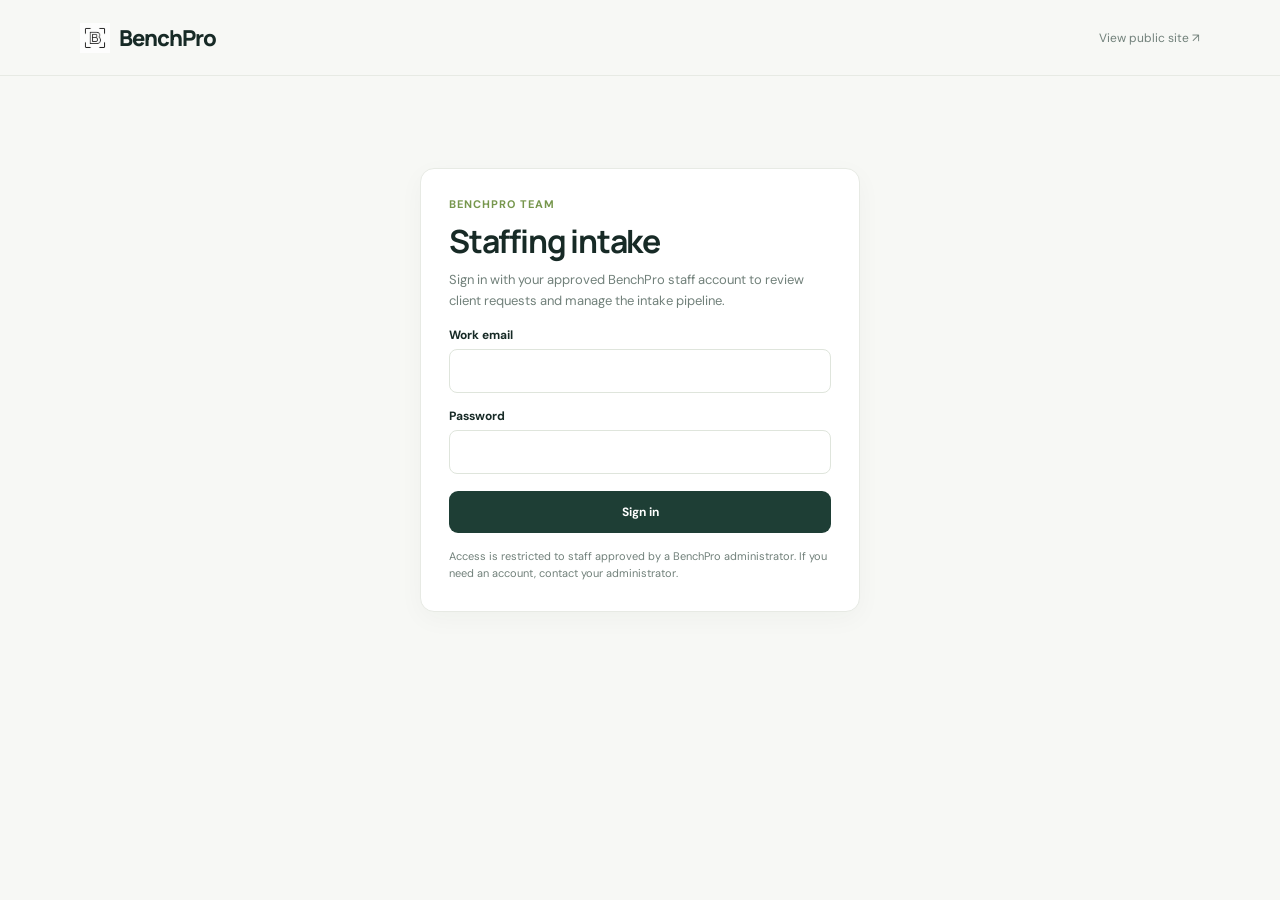
==== commit 488d3a74: "Add BenchPro logo and favicon" ====
--- a/admin.html
+++ b/admin.html
@@ -5,6 +5,8 @@
   <meta name="viewport" content="width=device-width, initial-scale=1" />
   <meta name="theme-color" content="#f7f8f5" />
   <title>BenchPro Team — Admin Dashboard</title>
+  <link rel="icon" type="image/png" href="images/benchpro-logo.png">
+  <link rel="stylesheet" href="brand.css">
   <link rel="preconnect" href="https://fonts.googleapis.com">
   <link rel="preconnect" href="https://fonts.gstatic.com" crossorigin>
   <link href="https://fonts.googleapis.com/css2?family=DM+Sans:wght@400;500;600;700&family=Manrope:wght@400;500;600;700;800&display=swap" rel="stylesheet">
@@ -75,7 +77,7 @@
 </style>
 </head>
 <body>
-  <header><div class="shell" style="display:flex;align-items:center;justify-content:space-between"><a class="brand" href="/" aria-label="BenchPro home"><span class="brand-mark"></span>BenchPro</a><div class="header-right"><a href="/">View public site ↗</a><div class="login-state" id="loginState" hidden><span id="staffEmail"></span><button class="btn btn-light" id="logoutButton" type="button">Log out</button></div></div></div></header>
+  <header><div class="shell" style="display:flex;align-items:center;justify-content:space-between"><a class="brand" href="/" aria-label="BenchPro home"><img class="brand-logo" src="images/benchpro-logo.png" alt="">BenchPro</a><div class="header-right"><a href="/">View public site ↗</a><div class="login-state" id="loginState" hidden><span id="staffEmail"></span><button class="btn btn-light" id="logoutButton" type="button">Log out</button></div></div></div></header>
   <main class="shell">
     <section id="loginView" class="panel login-panel">
       <div class="eyebrow">BenchPro team</div><h1>Staffing intake</h1>
@@ -120,7 +122,7 @@
     const SESSION_KEY='benchpro_staff_session';
     const statuses=[['new','New'],['contacted','Contacted'],['qualified','Qualified'],['shortlist_sent','Shortlist sent'],['closed','Closed']];
     const companySizeLabels={'1-10':'1–10 employees','11-50':'11–50 employees','51-200':'51–200 employees','201-500':'201–500 employees','501-1000':'501–1,000 employees','1001-5000':'1,001–5,000 employees','5001-10000':'5,001–10,000 employees','10001+':'10,001+ employees','prefer_not_to_say':'Prefer not to say'};
-    const loginView=document.getElementById('loginView'),setPasswordView=document.getElementById('setPasswordView'),dashboardView=document.getElementById('dashboardView'),loginForm=document.getElementById('loginForm'),loginButton=document.getElementById('loginButton'),loginError=document.getElementById('loginError'),dashboardError=document.getElementById('dashboardError'),clientList=document.getElementById('clientList'),clientDetail=document.getElementById('clientDetail'),inquiryList=document.getElementById('inquiryList'),clientForm=document.getElementById('clientForm'),newClientButton=document.getElementById('newClientButton');
+    const loginView=document.getElementById('loginView'),setPasswordView=document.getElementById('setPasswordView'),dashboardView=document.getElementById('dashboardView'),loginForm=document.getElementById('loginForm'),loginButton=document.getElementById('loginButton'),loginError=document.getElementById('loginError'),dashboardError=document.getElementById('dashboardError'),clientList=document.getElementById('clientList'),clientDetail=document.getElementById('clientDetail'),inquiryList=document.getElementById('inquiryList'),clientForm=document.getElementById('clientForm'),newClientButton=document.getElementById('newClientButton');
     let requests=[],clients=[],liveRequests=[],liveClients=[];const expandedClients=new Set();let activeClientSection=null,candidateProfileCount=null,samplePreview=true;
     const escapeHtml=value=>String(value??'').replace(/[&<>"']/g,char=>({'&':'&amp;','<':'&lt;','>':'&gt;','"':'&quot;',"'":'&#39;'}[char]));
     function normalizeWebsite(value){const raw=String(value??'').trim();if(!raw)return null;const candidate=/^https?:\/\//i.test(raw)?raw:'https://'+raw;try{const url=new URL(candidate);if(!['http:','https:'].includes(url.protocol)||!url.hostname.includes('.')||url.username||url.password)return null;return {href:url.href,label:url.hostname.replace(/^www\./i,'')}}catch{return null}}
@@ -206,4 +208,4 @@
   </script>
 </body>
 </html>
-+
--- a/brand.css
+++ b/brand.css
@@ -0,0 +1 @@
+.brand{display:inline-flex;align-items:center;gap:9px}.brand-logo{display:block;width:30px;height:30px;flex:0 0 auto;object-fit:contain}
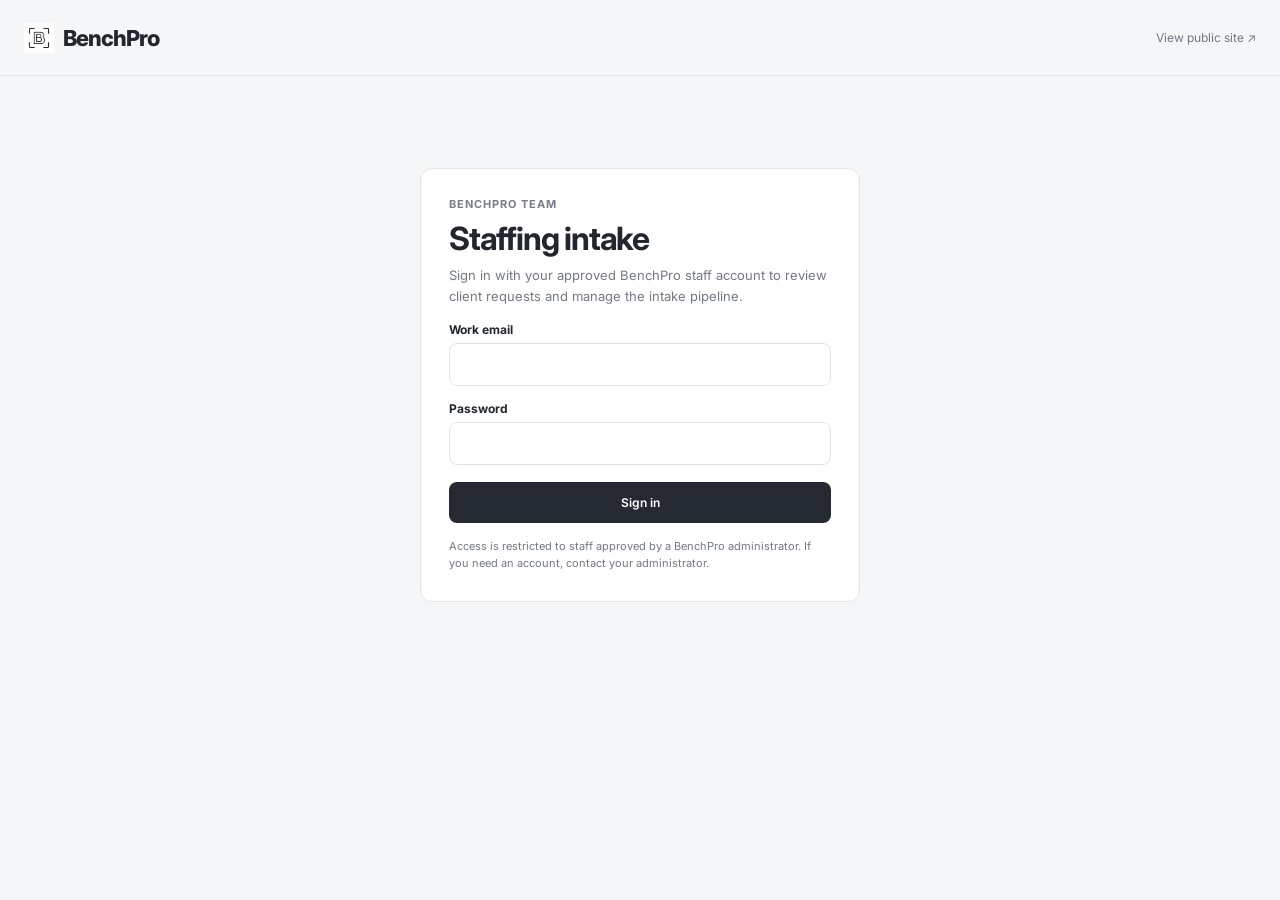
==== commit 771c7d0d: "Build company admin workspace with operating views and sample forecasts" ====
--- a/admin.html
+++ b/admin.html
@@ -75,6 +75,7 @@
   
     .client-website-line{display:flex;align-items:center;gap:7px;margin-top:2px;font-size:10px;flex-wrap:wrap}.client-website-line>span:first-child{color:var(--muted);font-weight:700}.client-website-line a{color:#426a31;font-weight:700;text-decoration:underline;text-underline-offset:2px}.client-website-line .website-empty{color:#8a948d;font-weight:500}.website-edit{padding:2px 5px;border:0;background:transparent;color:#52783d;text-decoration:underline;text-underline-offset:2px;font-size:9px;font-weight:700}.client-website-form{display:grid;grid-template-columns:minmax(0,1fr) auto auto;align-items:end;gap:10px;margin:0 0 16px;padding:12px;border:1px solid #edf0e9;border-radius:10px;background:#fff}.client-website-form label{display:grid;gap:5px;color:var(--muted);font-size:10px;font-weight:700}.client-website-form input{width:100%;min-width:0;padding:9px 10px;border:1px solid var(--line);border-radius:8px;color:var(--ink);background:#fff}.client-website-form .saved-note{font-size:10px}.client-website-form .website-mode-note{grid-column:1/-1;color:var(--muted);font-size:10px}@media(max-width:520px){.client-website-form{grid-template-columns:1fr auto}.client-website-form .saved-note,.client-website-form .website-mode-note{grid-column:1/-1}}
 </style>
+  <link rel="stylesheet" href="admin-workspace.css?v=20261027">
 </head>
 <body>
   <header><div class="shell" style="display:flex;align-items:center;justify-content:space-between"><a class="brand" href="/" aria-label="BenchPro home"><img class="brand-logo" src="images/benchpro-logo.png" alt="">BenchPro</a><div class="header-right"><a href="/">View public site ↗</a><div class="login-state" id="loginState" hidden><span id="staffEmail"></span><button class="btn btn-light" id="logoutButton" type="button">Log out</button></div></div></div></header>
@@ -110,12 +111,15 @@
       </div></section>
       <section class="panel client-role-overview"><div class="overview-heading"><div><h2>Roles by client</h2><p class="section-note">Role counts grouped under each client.</p></div></div><div id="clientRoleOverview" class="client-overview-table"></div></section>
       <section class="panel future-metrics"><div class="overview-heading"><div><h2>Hiring and delivery</h2><p class="section-note">These metrics need application, offer, or contractor status tracking before counts are reliable.</p></div><span class="tracking-badge" id="trackingBadge">Preview figures</span></div><div class="tracking-grid"><article><span>Pending registrations</span><strong id="metricPending">4</strong><small>Awaiting email confirmation</small></article><article><span>Applicants in pipeline</span><strong id="metricApplicants">31</strong><small>Across current roles</small></article><article><span>Offers made</span><strong id="metricOffers">6</strong><small>Extended by clients</small></article><article><span>Contractors onboarded</span><strong id="metricContractors">8</strong><small>Active engagements</small></article><article><span>Candidates rejected</span><strong id="metricRejected">12</strong><small>Closed at client review</small></article></div></section>
-      <div class="toolbar"><div><h2>Client directory</h2><p class="section-note">Open a client to review its company details and staffing requests.</p></div><div class="toolbar-controls"><input class="input" id="searchRequests" type="search" placeholder="Search clients, roles, or contacts" aria-label="Search clients, roles, or contacts"><select class="input" id="statusFilter" aria-label="Filter by role status"><option value="all">All role statuses</option><option value="new">New</option><option value="contacted">Contacted</option><option value="qualified">Qualified</option><option value="shortlist_sent">Shortlist sent</option><option value="closed">Closed</option></select><button class="btn btn-light" id="newClientButton" type="button">+ New client</button><button class="btn btn-light" id="refreshButton" type="button">Refresh</button></div></div>
+      <div class="toolbar"><div><h2>Client directory</h2><p class="section-note">Open a client to review its company details and staffing requests.</p></div><div class="toolbar-controls"><input class="input" id="searchRequests" type="search" placeholder="Search clients, roles, or contacts" aria-label="Search clients, roles, or contacts"><select class="input" id="statusFilter" aria-label="Filter by role status"><option value="all">All role statuses</option><option value="new">New</option><option value="contacted">Contacted</option><option value="qualified">Qualified</option><option value="shortlist_sent">Shortlist sent</option><option value="closed">Closed</option></select><a class="btn btn-light" href="publishing.html">Public projects</a><button class="btn btn-light" id="newClientButton" type="button">+ New client</button><button class="btn btn-light" id="refreshButton" type="button">Refresh</button></div></div>
       <form id="clientForm" class="panel client-form" hidden><div><strong>Add a client</strong><p class="section-note">Create a client record, then link future role inquiries to it.</p></div><div class="client-form-grid"><input class="input" name="company_name" placeholder="Company name" maxlength="160" required aria-label="Company name"><input class="input" name="website" type="text" placeholder="Website (e.g. company.com)" maxlength="2048" aria-label="Client website"><select class="input" name="company_size" aria-label="Company size"><option value="">Company size (optional)</option><option value="1-10">1–10 employees</option><option value="11-50">11–50 employees</option><option value="51-200">51–200 employees</option><option value="201-500">201–500 employees</option><option value="501-1000">501–1,000 employees</option><option value="1001-5000">1,001–5,000 employees</option><option value="5001-10000">5,001–10,000 employees</option><option value="10001+">10,001+ employees</option><option value="prefer_not_to_say">Prefer not to say</option></select><select class="input" name="business_type" aria-label="Business type"><option value="">Business type (optional)</option><option>IT Services &amp; Consulting</option><option>Software / SaaS</option><option>Financial Services &amp; Fintech</option><option>Healthcare &amp; Life Sciences</option><option>Manufacturing &amp; Industrial</option><option>Retail &amp; Consumer</option><option>Transportation &amp; Logistics</option><option>Telecom &amp; Media</option><option>Energy &amp; Utilities</option><option>Government &amp; Education</option><option>Other</option></select><select class="input" name="lifecycle_status" aria-label="Client relationship status"><option value="prospect">Prospect</option><option value="active">Active</option><option value="past">Past client</option></select><label class="demo-input"><input type="checkbox" name="is_demo"> Demo record</label></div><div class="client-form-actions"><button class="btn" type="submit">Create client</button><button class="btn btn-light" id="cancelClientButton" type="button">Cancel</button><span id="clientFormNote" class="saved-note" aria-live="polite"></span></div></form>
       <div class="client-directory-layout"><div id="clientList" class="client-list" aria-live="polite"></div><aside id="clientDetail" class="panel client-detail" aria-label="Selected client details" aria-live="polite"></aside></div>
       <section class="inquiry-section"><div class="inquiry-heading"><div><h2>New client inquiries</h2><p class="section-note">Incoming requests waiting to be linked to a client record.</p></div><span id="inquiryCount" class="badge">0</span></div><div id="inquiryList" class="request-list" aria-live="polite"></div></section>
     </section>
   </main>
+  <script src="admin-model.js?v=20261027"></script>
+  <script src="admin-data.js?v=20261027"></script>
+  <script src="admin-samples.js?v=20261027"></script>
   <script>
     const SUPABASE_URL='https://ttmkcmeqiawrzbvymhal.supabase.co';
     const SUPABASE_PUBLISHABLE_KEY='sb_publishable_kYY2o5gsLpUww-bgH0az4A_nQhdMiaN';
@@ -123,13 +127,13 @@
     const statuses=[['new','New'],['contacted','Contacted'],['qualified','Qualified'],['shortlist_sent','Shortlist sent'],['closed','Closed']];
     const companySizeLabels={'1-10':'1–10 employees','11-50':'11–50 employees','51-200':'51–200 employees','201-500':'201–500 employees','501-1000':'501–1,000 employees','1001-5000':'1,001–5,000 employees','5001-10000':'5,001–10,000 employees','10001+':'10,001+ employees','prefer_not_to_say':'Prefer not to say'};
     const loginView=document.getElementById('loginView'),setPasswordView=document.getElementById('setPasswordView'),dashboardView=document.getElementById('dashboardView'),loginForm=document.getElementById('loginForm'),loginButton=document.getElementById('loginButton'),loginError=document.getElementById('loginError'),dashboardError=document.getElementById('dashboardError'),clientList=document.getElementById('clientList'),clientDetail=document.getElementById('clientDetail'),inquiryList=document.getElementById('inquiryList'),clientForm=document.getElementById('clientForm'),newClientButton=document.getElementById('newClientButton');
-    let requests=[],clients=[],liveRequests=[],liveClients=[];const expandedClients=new Set();let activeClientSection=null,candidateProfileCount=null,samplePreview=true;
+    let requests=[],clients=[],liveRequests=[],liveClients=[];const expandedClients=new Set();let activeClientSection=null,candidateProfileCount=null,samplePreview=false;let operatingDataLoaded=false;
     const escapeHtml=value=>String(value??'').replace(/[&<>"']/g,char=>({'&':'&amp;','<':'&lt;','>':'&gt;','"':'&quot;',"'":'&#39;'}[char]));
     function normalizeWebsite(value){const raw=String(value??'').trim();if(!raw)return null;const candidate=/^https?:\/\//i.test(raw)?raw:'https://'+raw;try{const url=new URL(candidate);if(!['http:','https:'].includes(url.protocol)||!url.hostname.includes('.')||url.username||url.password)return null;return {href:url.href,label:url.hostname.replace(/^www\./i,'')}}catch{return null}}
     const normalizeCompanyName=value=>String(value||'').trim().replace(/\s+/g,' ').toLowerCase();
     const getSession=()=>{try{return JSON.parse(sessionStorage.getItem(SESSION_KEY)||'null')}catch{return null}};
     const saveSession=session=>sessionStorage.setItem(SESSION_KEY,JSON.stringify(session));
-    const clearSession=()=>sessionStorage.removeItem(SESSION_KEY);
+    const clearSession=()=>{sessionStorage.removeItem(SESSION_KEY);sessionStorage.removeItem('benchpro_candidate_session')};
     async function authPost(path,payload,token){return fetch(SUPABASE_URL+'/auth/v1/'+path,{method:'POST',headers:{apikey:SUPABASE_PUBLISHABLE_KEY,Authorization:'Bearer '+(token||SUPABASE_PUBLISHABLE_KEY),'Content-Type':'application/json'},body:JSON.stringify(payload)})}
     async function accessToken(){let session=getSession();if(!session?.refresh_token)throw new Error('Please sign in again.');if(session.expires_at>Date.now()/1000+60)return session.access_token;const response=await authPost('token?grant_type=refresh_token',{refresh_token:session.refresh_token});if(!response.ok){clearSession();throw new Error('Your session expired. Please sign in again.')}const fresh=await response.json();fresh.expires_at=fresh.expires_at||Math.floor(Date.now()/1000)+(fresh.expires_in||3600);saveSession(fresh);return fresh.access_token}
     async function api(path,options={}){const token=await accessToken();const response=await fetch(SUPABASE_URL+'/rest/v1/'+path,{...options,headers:{apikey:SUPABASE_PUBLISHABLE_KEY,Authorization:'Bearer '+token,'Content-Type':'application/json',...(options.headers||{})}});if(response.status===401){clearSession();showLogin('Your session expired. Please sign in again.')}return response}
@@ -160,7 +164,7 @@
       if(!row){clientDetail.innerHTML='<div class="client-empty-state"><div class="client-empty-icon" aria-hidden="true">↗</div><strong>Select a client</strong><p>Choose a client to review its roles and company details.</p></div>';alignClientDetail();return}
       const {client,related,roleMatches:filteredRoles}=row,statusLabel=client.lifecycle_status==='past'?'Past client':client.lifecycle_status==='active'?'Active client':'Prospect',active=activeClientSection,contacts=new Map(),websiteInfo=normalizeWebsite(client.website);
       related.forEach(item=>{const key=(item.work_email||item.contact_name||'').trim().toLowerCase();if(key&&!contacts.has(key))contacts.set(key,item)});
-      const contactRows=[...contacts.values()],counts={roles:related.length};const primaryRequest=related[0]||null;
+      const contactRows=[...contacts.values()],counts={roles:related.length};const primaryRequest=related[0]?{...related[0],company_size:client.company_size||related[0].company_size,business_type:client.business_type||related[0].business_type}:null;
       const tiles=[['roles','Roles',counts.roles],['client','Client',null]].map(([key,label,count])=>'<button class="client-section-tile'+(active===key?' is-active':'')+'" type="button" data-client-section="'+key+'" aria-pressed="'+(active===key)+'"><span>'+label+'</span>'+(count===null?'':'<strong>'+count+'</strong>')+'</button>').join('');
       let content='';
       if(active==='roles')content='<section class="client-section-panel" aria-label="Roles"><div class="client-detail-heading"><div><span class="client-detail-kicker">Staffing pipeline</span><h4>Roles and requests</h4></div><span class="client-detail-count">'+filteredRoles.length+' '+(filteredRoles.length===1?'role':'roles')+'</span></div><div class="client-role-grid">'+(!filteredRoles.length?'<div class="empty">No roles match the selected filters.</div>':filteredRoles.map(item=>roleMarkup(item,false,true)).join(''))+'</div></section>';
@@ -192,10 +196,28 @@
       ['preview-role-10',null,'Crestfield Retail','Jonah Reed','jonah.reed@example.com','Commerce Analytics Consultant','501-1000','Retail & Consumer','10 weeks','Sydney · Remote','new',0]
     ];return records.map(([id,client_id,company_name,contact_name,work_email,role_or_skills,company_size,business_type,project_duration,work_location_timezone,status,days])=>({id,client_id,company_name,contact_name,designation:'Talent Acquisition Lead',work_email,phone_number:'+1 202 555 0148',company_size,business_type,role_or_skills,project_duration,target_start_date:new Date(Date.now()+(days%4+1)*86400000).toISOString().slice(0,10),work_location_timezone,project_details:'Seeking an experienced professional to support a business-critical initiative. The team is looking for strong stakeholder communication, hands-on delivery experience, and the ability to collaborate across functions.',created_at:previewDate(days),status,assigned_to:days%2?'recruiting@example.com':'',is_demo:false,jd_file_path:null,jd_file_name:null,jd_file_size:null,jd_file_type:null}))}
         function renderDashboard(){updateStats();renderClientRoleOverview();renderClientDirectory();renderClientDetail();renderInquiryQueue();newClientButton.disabled=samplePreview;newClientButton.title=samplePreview?'Switch to live data to create client records':'';document.getElementById('trackingBadge').textContent=samplePreview?'Illustrative preview':'Tracking to add';document.getElementById('overviewModeNote').textContent=samplePreview?'Illustrative preview · sample records; changes stay on this page and are not saved.':'Live operating totals · demo-tagged records excluded from headline metrics.';document.getElementById('dashboardModeButton').textContent=samplePreview?'Switch to live data':'Show preview data';document.querySelectorAll('.save-request,.link-request,.create-client-from-request').forEach(button=>button.disabled=false);document.querySelectorAll('.status-control,.owner-control,.link-client-control').forEach(control=>control.disabled=false);document.querySelectorAll('.future-metrics article small').forEach((note,index)=>note.textContent=samplePreview?['Awaiting email confirmation','Across current roles','Extended by clients','Active engagements','Closed at client review'][index]:['Candidate email activation status is not tied to a candidate record.','No job application records exist yet.','Offer records and outcomes are not tracked yet.','Placement and onboarding records are not tracked yet.','Application decisions are not recorded yet.'][index]);document.querySelectorAll('.future-metrics article strong').forEach((value,index)=>value.textContent=samplePreview?['4','31','6','8','12'][index]:'Not tracked yet')}
-    async function loadRequests(){showDashboardError('');clientList.innerHTML='<div class="panel empty">Loading business data…</div>';try{const requestParams=new URLSearchParams({select:'id,client_id,created_at,contact_name,company_name,work_email,role_or_skills,project_duration,target_start_date,work_location_timezone,project_details,jd_file_path,jd_file_name,jd_file_size,jd_file_type,status,assigned_to,is_demo,phone_number,designation,company_size,business_type',order:'created_at.desc',limit:'500'}),clientParams=new URLSearchParams({select:'id,company_name,company_size,business_type,lifecycle_status,is_demo,website,created_at',order:'company_name.asc',limit:'500'});const [requestResponse,clientResponse,candidateResponse]=await Promise.all([api('staffing_requests?'+requestParams.toString()),api('clients?'+clientParams.toString()),api('candidate_accounts?select=id&limit=1',{headers:{Prefer:'count=exact',Range:'0-0'}})]);if(!requestResponse.ok||!clientResponse.ok){showDashboardError('Could not load clients or roles. Confirm your BenchPro staff account is approved and refresh the page.');clientList.innerHTML='';return}liveRequests=await requestResponse.json();liveClients=await clientResponse.json();requests=samplePreview?getPreviewRequests():liveRequests;clients=samplePreview?getPreviewClients():liveClients;const candidateRange=candidateResponse.ok?candidateResponse.headers.get('content-range'):null,candidateCount=Number(candidateRange?.split('/')[1]);candidateProfileCount=Number.isFinite(candidateCount)?candidateCount:null;renderDashboard()}catch(error){showDashboardError(error.message||'Could not load the dashboard. Please try again.');clientList.innerHTML=''}}
+    async function loadRequests(){
+      showDashboardError('');
+      const loadingUser=getSession()?.user?.email;
+      try{
+        const read=path=>window.BenchProAdminData.readAll(api,path);
+        const [roleRows,clientRows]=await Promise.all([
+          read('staffing_requests?select=id,client_id,created_at,contact_name,company_name,work_email,role_or_skills,project_duration,target_start_date,work_location_timezone,project_details,jd_file_path,jd_file_name,jd_file_size,jd_file_type,status,assigned_to,client_assignee_membership_id,is_demo,phone_number,designation,company_size,business_type&order=id'),
+          read('clients?select=id,company_name,company_size,business_type,lifecycle_status,is_demo,website,created_at&order=id')
+        ]);
+        if(!loadingUser||getSession()?.user?.email!==loadingUser)return;
+        operatingDataLoaded=true;
+        liveRequests=roleRows.sort((a,b)=>new Date(b.created_at)-new Date(a.created_at));
+        liveClients=clientRows.sort((a,b)=>a.company_name.localeCompare(b.company_name));
+        requests=samplePreview?getPreviewRequests():liveRequests;
+        clients=samplePreview?getPreviewClients():liveClients;
+        renderDashboard();
+        await window.BenchProAdminWorkspace?.load();
+      }catch(error){showDashboardError(error.message||'Could not load the dashboard. Please refresh.');}
+    }
     loginForm.addEventListener('submit',async event=>{event.preventDefault();loginButton.disabled=true;loginButton.textContent='Signing in…';loginError.hidden=true;try{const response=await authPost('token?grant_type=password',{email:document.getElementById('email').value.trim(),password:document.getElementById('password').value});const result=await response.json();if(!response.ok)throw new Error('Email or password not recognized. Check your staff account and try again.');result.expires_at=result.expires_at||Math.floor(Date.now()/1000)+(result.expires_in||3600);saveSession(result);showDashboard();await loadRequests()}catch(error){clearSession();loginError.textContent=error.message||'Could not sign in. Please try again.';loginError.hidden=false}finally{loginButton.disabled=false;loginButton.textContent='Sign in'}});
     document.getElementById('setPasswordForm').addEventListener('submit',async event=>{event.preventDefault();const button=document.getElementById('setPasswordButton'),error=document.getElementById('setPasswordError');button.disabled=true;button.textContent='Saving password…';error.hidden=true;try{const token=await accessToken(),response=await fetch(SUPABASE_URL+'/auth/v1/user',{method:'PUT',headers:{apikey:SUPABASE_PUBLISHABLE_KEY,Authorization:'Bearer '+token,'Content-Type':'application/json'},body:JSON.stringify({password:document.getElementById('newPassword').value})});if(!response.ok)throw new Error('Could not set the password. Your invite may have expired; ask the BenchPro administrator to send a new one.');const user=await response.json(),session=getSession();session.user=user;saveSession(session);history.replaceState(null,'',window.location.pathname);document.getElementById('newPassword').value='';showDashboard();await loadRequests()}catch(err){error.textContent=err.message||'Could not set the password. Please try again.';error.hidden=false}finally{button.disabled=false;button.textContent='Set password'}});
-    document.getElementById('logoutButton').addEventListener('click',async()=>{const session=getSession();try{if(session?.access_token)await authPost('logout',{},session.access_token)}catch{}clearSession();requests=[];clients=[];candidates=[];registeredCandidates=[];roleMatches=[];expandedClients.clear();showLogin()});
+    document.getElementById('logoutButton').addEventListener('click',async()=>{const session=getSession();try{if(session?.access_token)await authPost('logout',{},session.access_token)}catch{}clearSession();requests=[];clients=[];expandedClients.clear();showLogin()});
     document.getElementById('dashboardModeButton').addEventListener('click',()=>{samplePreview=!samplePreview;expandedClients.clear();activeClientSection=null;requests=samplePreview?getPreviewRequests():liveRequests;clients=samplePreview?getPreviewClients():liveClients;clientForm.hidden=true;renderDashboard()});document.getElementById('refreshButton').addEventListener('click',loadRequests);document.getElementById('searchRequests').addEventListener('input',renderDashboard);document.getElementById('statusFilter').addEventListener('change',renderDashboard);
     document.getElementById('newClientButton').addEventListener('click',()=>{clientForm.hidden=!clientForm.hidden;document.getElementById('clientFormNote').textContent='';if(!clientForm.hidden)clientForm.elements.company_name.focus()});document.getElementById('cancelClientButton').addEventListener('click',()=>{clientForm.reset();clientForm.hidden=true;document.getElementById('clientFormNote').textContent=''});
     clientForm.addEventListener('submit',async event=>{event.preventDefault();if(samplePreview)return;const formData=new FormData(clientForm),websiteInput=String(formData.get('website')||'').trim(),websiteInfo=normalizeWebsite(websiteInput),isDemo=formData.get('is_demo')==='on';let companyName=String(formData.get('company_name')||'').trim();if(isDemo&&!/^DEMO\s*\|/i.test(companyName))companyName='DEMO | '+companyName.slice(0,153);const button=clientForm.querySelector('[type="submit"]'),note=document.getElementById('clientFormNote');if(websiteInput&&!websiteInfo){note.textContent='Enter a valid website, such as company.com.';return}button.disabled=true;button.textContent='Creating…';note.textContent='';try{if(clients.some(client=>normalizeCompanyName(client.company_name)===normalizeCompanyName(companyName)))throw new Error('A client with this name already exists. Use its directory record instead.');const response=await api('clients',{method:'POST',headers:{Prefer:'return=representation'},body:JSON.stringify({company_name:companyName,website:websiteInfo?.href||null,company_size:formData.get('company_size')||null,business_type:formData.get('business_type')||null,lifecycle_status:formData.get('lifecycle_status')||'prospect',is_demo:isDemo})});if(!response.ok)throw new Error('Could not create this client. Check the details and try again.');const created=await response.json();clientForm.reset();clientForm.hidden=true;await loadRequests();if(created[0]){expandedClients.clear();expandedClients.add(created[0].id);activeClientSection=null};renderDashboard()}catch(error){note.textContent=error.message||'Could not create client.'}finally{button.disabled=false;button.textContent='Create client'}});
@@ -206,6 +228,7 @@
     async function handleAuthCallback(){const params=new URLSearchParams(window.location.hash.slice(1)),callbackError=params.get('error_code')||params.get('error');if(callbackError){history.replaceState(null,'',window.location.pathname);clearSession();showLogin(callbackError==='otp_expired'?'This invitation link has expired or was already used. Ask the BenchPro administrator to send a new invitation.':'The invitation could not be accepted. Ask the BenchPro administrator for a fresh link.');return true}if(params.get('type')!=='invite'||!params.has('access_token')||!params.has('refresh_token'))return false;const session={access_token:params.get('access_token'),refresh_token:params.get('refresh_token'),expires_at:Math.floor(Date.now()/1000)+Number(params.get('expires_in')||3600)};saveSession(session);try{const response=await fetch(SUPABASE_URL+'/auth/v1/user',{headers:{apikey:SUPABASE_PUBLISHABLE_KEY,Authorization:'Bearer '+session.access_token}});if(!response.ok)throw new Error('Could not verify the invitation session. Ask for a new invitation link.');session.user=await response.json();saveSession(session);history.replaceState(null,'',window.location.pathname);showSetPassword(session.user.email||'your account');return true}catch(error){clearSession();history.replaceState(null,'',window.location.pathname);showLogin(error.message||'Could not verify the invitation. Ask for a new link.');return true}}
     (async()=>{if(await handleAuthCallback())return;const session=getSession();if(session?.access_token){showDashboard();loadRequests()}else showLogin()})();
   </script>
+  <script src="admin-workspace.js?v=20261027"></script>
 </body>
 </html>
 
--- a/admin-workspace.css
+++ b/admin-workspace.css
@@ -0,0 +1,18 @@
+@import url('https://fonts.googleapis.com/css2?family=Inter:wght@400;500;600;650;700;800&display=swap');
+:root{--ink:#22262d;--muted:#737983;--deep:#272b33;--line:#e4e6ea;--paper:#f5f6f8;--accent:#315bdb}
+body,button,input,select,textarea{font-family:Inter,Arial,sans-serif!important}h1,h2,h3,h4,strong,.client-name,.client-detail-kicker{font-family:Inter,Arial,sans-serif!important}
+.shell{width:min(1500px,calc(100% - 48px))}body:has(#dashboardView:not([hidden]))>header{height:68px}header .brand{font-family:Inter,Arial,sans-serif}.btn{background:#252a32;border-radius:8px;font-weight:600}.btn:hover{background:#414854}.btn-light{background:#fff;color:#303640}.btn-light:hover{background:#f0f2f5}.input{outline-color:#315bdb}.eyebrow{color:#787e88}.panel{box-shadow:none;border-color:var(--line);border-radius:12px}
+main:has(#dashboardView:not([hidden])){padding:0 0 60px}.admin-layout{display:grid;grid-template-columns:208px minmax(0,1fr);gap:36px}.admin-sidebar{position:sticky;top:0;align-self:start;padding:30px 20px 24px 0;min-height:calc(100vh - 68px);border-right:1px solid var(--line)}.admin-sidebar small{display:block;font-size:10px;font-weight:650;color:#8b9099;letter-spacing:1.1px;margin:0 12px 16px}.admin-nav{display:grid;gap:5px}.admin-nav button{background:none;border:0;color:#626975;display:flex;align-items:center;gap:12px;text-align:left;padding:12px;border-radius:8px;font-size:12px;font-weight:500}.admin-nav button svg{width:18px;height:18px;stroke-width:1.6}.admin-nav button:hover{background:#eceff3}.admin-nav button[aria-current=page]{background:#e8ecf7;color:#2249b5;font-weight:650}.admin-nav .nav-break{margin-top:20px}.admin-sidebar-footer{border-top:1px solid var(--line);margin:32px 12px 0;padding-top:19px;font-size:11px;color:#8a909a;line-height:1.7}.admin-sidebar-footer strong{color:#474e59;display:block;font-size:12px}
+.admin-main{min-width:0;padding:31px 0}.admin-topline{display:flex;justify-content:space-between;align-items:center;gap:16px;margin-bottom:26px}.admin-breadcrumb{font-size:11px;color:#848b96;margin:0 0 12px}.admin-main h1{font-size:29px;font-weight:650;letter-spacing:-1px;margin:0 0 8px}.admin-intro{font-size:12px;color:#7c838d;line-height:1.6;margin:0}.admin-top-actions{display:flex;align-items:center;gap:8px;flex-shrink:0}.admin-top-actions .btn{font-size:11px}.admin-icon-button{width:35px;height:35px;display:grid;place-items:center;background:none;border:1px solid var(--line);border-radius:8px;color:#586170}.admin-icon-button svg{width:16px;height:16px}
+.admin-mode{display:flex;align-items:center;justify-content:space-between;gap:16px;background:#fff;border:1px solid var(--line);border-radius:9px;padding:11px 15px;font-size:11px;color:#717987;margin-bottom:22px}.admin-mode strong{color:#39404c}.admin-dot{display:inline-block;width:6px;height:6px;border-radius:50%;background:#4269d5;margin-right:7px}.admin-mode.is-sample{background:#fffaf0;border-color:#eee1bb}.admin-mode.is-sample .admin-dot{background:#af7c18}.admin-pill{display:inline-flex;align-items:center;border-radius:5px;padding:5px 7px;font-size:10px;font-weight:500;background:#eef1f5;color:#586474;white-space:nowrap}.admin-pill.blue{background:#eaf0ff;color:#3158b5}.admin-pill.amber{background:#fff3da;color:#8b621b}.admin-pill.green{background:#edf5f0;color:#397357}.admin-pill.red{background:#fbeeee;color:#a14c4c}
+.admin-kpis{display:grid;grid-template-columns:repeat(3,minmax(0,1fr));gap:13px;margin-bottom:22px}.admin-kpi{padding:19px 20px;background:white;border:1px solid var(--line);border-radius:11px;text-align:left;color:var(--ink)}button.admin-kpi:hover{border-color:#9daed8}.admin-kpi-label{font-size:11px;color:#6f7886;display:flex;align-items:center;justify-content:space-between;gap:5px}.admin-kpi strong{display:block;font-size:29px;letter-spacing:-1px;font-weight:650;margin:14px 0 9px}.admin-kpi small{font-size:10px;color:#9298a1}.admin-kpi .admin-pill{font-size:9px}
+.admin-grid{display:grid;grid-template-columns:minmax(0,1.25fr) minmax(0,1fr);gap:18px;margin-bottom:20px}.admin-card{padding:22px;background:#fff;border:1px solid var(--line);border-radius:12px;min-width:0}.admin-card-head{display:flex;justify-content:space-between;align-items:flex-start;gap:12px;margin-bottom:20px}.admin-card h2{font-size:14px;font-weight:650;letter-spacing:-.25px;margin:0 0 6px}.admin-card p,.admin-caption{font-size:11px;color:#858c96;line-height:1.6;margin:0}.admin-link{background:none;border:0;padding:0;color:#355cc1;font-size:11px;cursor:pointer;text-decoration:none}.admin-link:hover{text-decoration:underline}.admin-list-row{display:flex;align-items:center;justify-content:space-between;gap:12px;padding:13px 0;border-top:1px solid #eef0f3}.admin-list-row:first-child{border-top:0}.admin-list-row strong{display:block;font-size:12px;font-weight:550;margin-bottom:5px}.admin-list-row small{font-size:10px;color:#8a919b}.admin-list-row .admin-row-left{display:flex;align-items:center;gap:12px;min-width:0}.admin-avatar{width:34px;height:34px;border-radius:9px;background:#edf0f7;display:grid;place-items:center;font-size:11px;color:#586780;flex-shrink:0}.admin-task-title{font-size:11px!important;color:#3f4651}.admin-task-kind{font-size:10px;color:#b27c24;margin-bottom:5px}.admin-empty{padding:26px 15px;color:#7c8593;text-align:center;font-size:12px;line-height:1.7}.admin-toolbar{display:flex;justify-content:space-between;gap:12px;margin:0 0 18px;align-items:center;flex-wrap:wrap}.admin-controls{display:flex;gap:8px;align-items:center;flex-wrap:wrap}.admin-controls input,.admin-controls select{border:1px solid var(--line);padding:10px 12px;border-radius:7px;background:white;color:#536071;font-size:11px;min-width:140px}.admin-controls input{width:260px}.admin-table-wrap{overflow-x:auto;border:1px solid var(--line);border-radius:11px;background:#fff}.admin-table{border-collapse:collapse;width:100%;font-size:11px;text-align:left}.admin-table th{background:#f8f9fb;color:#8a919b;font-size:10px;font-weight:500;padding:13px 17px;white-space:nowrap;border-bottom:1px solid var(--line)}.admin-table td{padding:16px 17px;border-bottom:1px solid #eff1f4;color:#626b78;vertical-align:middle}.admin-table tr:last-child td{border-bottom:0}.admin-table td strong{font-weight:550;color:#303743;display:block;margin-bottom:4px}.admin-table td small{display:block;color:#9198a1;font-size:10px;line-height:1.5}.admin-table tbody tr:hover{background:#fcfcfe}.admin-data-note{font-size:10px;color:#8d949e;margin:13px 0;line-height:1.6}.admin-meter-row{display:grid;grid-template-columns:95px minmax(0,1fr) 26px;gap:13px;align-items:center;font-size:10px;color:#7b8491;margin:17px 0}.admin-meter{height:7px;border-radius:10px;background:#f0f2f6;overflow:hidden}.admin-meter i{display:block;height:100%;border-radius:10px;background:#7591dd}.admin-meter-row:nth-child(odd) i{background:#b0bedf}.admin-mini-total{display:flex;gap:24px;align-items:baseline;margin:10px 0 20px}.admin-mini-total strong{font-size:32px;font-weight:600;letter-spacing:-1px}.admin-mini-total span{color:#8a919b;font-size:11px}.admin-notice{padding:14px 17px;border:1px solid #ece0bf;background:#fffaf0;color:#8b713c;border-radius:9px;font-size:11px;line-height:1.6;margin-bottom:20px}.admin-notice strong{font-weight:600}.admin-error{background:#fff2f1;border-color:#efd2ce;color:#9f4545}.admin-finance-equation{display:grid;grid-template-columns:repeat(3,1fr);gap:12px;margin:0 0 20px}.admin-finance-equation div{border-left:2px solid #dfe6f6;padding:8px 15px}.admin-finance-equation small{font-size:10px;color:#939aa5;display:block;margin-bottom:8px}.admin-finance-equation strong{font-size:20px;font-weight:600}.admin-definition{border-top:1px solid var(--line);padding-top:14px;margin-top:20px;font-size:11px;line-height:1.8;color:#737d8c}.admin-team-grid{display:grid;grid-template-columns:repeat(2,minmax(0,1fr));gap:16px}.admin-team-grid .admin-card{padding:20px}.admin-contact{padding:12px 0;border-top:1px solid #eff1f4;font-size:11px;line-height:1.8}.admin-contact strong{display:block;font-weight:550}.admin-contact a{color:#355cc1}.admin-contact small{display:block;color:#959ca6}.admin-section-label{font-size:10px;font-weight:600;color:#9198a2;letter-spacing:.8px;text-transform:uppercase;margin:18px 0 10px}.admin-member{display:flex;justify-content:space-between;gap:8px;padding:10px 0;font-size:11px;overflow-wrap:anywhere}.admin-member small{display:block;color:#939aa5;margin-top:5px}.admin-search-count{font-size:11px;color:#8d95a0}.admin-detail-role{margin:20px 0}.admin-detail-role .request-card{box-shadow:none}.admin-dialog{border:1px solid #d8dde6;background:#f6f7f9;color:#28313e;border-radius:14px;max-width:560px;width:calc(100% - 32px);padding:28px;box-shadow:0 24px 80px #18213333}.admin-dialog::backdrop{background:#17213155}.admin-dialog h2{font-size:19px}.admin-dialog p{font-size:12px;line-height:1.8;color:#737e8d}.admin-dialog .dialog-close{float:right;border:0;background:transparent;font-size:23px;color:#838c97}.admin-dialog-grid{display:grid;grid-template-columns:1fr 1fr;gap:15px;margin:20px 0}.admin-dialog-grid label{font-size:11px;display:grid;gap:7px}.admin-dialog-grid input{width:100%;border:1px solid #dbe0e8;border-radius:7px;padding:10px;background:white}.admin-dialog form .btn{margin-top:10px}.admin-health{display:grid;grid-template-columns:1fr auto;gap:18px;padding:15px 0;border-top:1px solid #edf0f5;font-size:11px}.admin-health small{display:block;font-size:10px;color:#929aa5;margin-top:5px}.admin-footer{margin-top:25px;font-size:10px;color:#969da6;display:flex;justify-content:space-between;gap:15px}.admin-card-wide{margin-bottom:20px}
+/* Existing client actions stay in the same DOM, preserving their authentication and handlers. */
+.admin-main .client-detail{position:static;max-height:none;border-radius:12px;margin-top:0!important}.admin-main .client-directory-layout{gap:15px;grid-template-columns:230px minmax(0,1fr)}.admin-main .client-card{background:white;border-radius:8px}.admin-main .client-card.is-selected{border:1px solid #a5b5df;background:#f0f3fa}.admin-main .client-summary:hover{background:#f5f7fb}.admin-main .client-name{font-weight:550;color:#414b5b}.admin-main .client-section-nav{grid-template-columns:repeat(2,minmax(0,1fr))}.admin-main .client-section-tile{font-family:Inter,Arial,sans-serif;font-weight:550;min-height:44px}.admin-main .client-section-tile.is-active{background:#edf1fa;border-color:#cbd6ef;color:#3156a8}.admin-main .client-section-tile.is-active strong{background:#dce5f8;color:#3156a8}.admin-main .client-detail-kicker{color:#9199a6}.admin-main .client-detail-top{flex-wrap:wrap}.admin-main .client-summary-meta{flex-wrap:wrap}.admin-main .toolbar{margin-top:0;align-items:flex-start;flex-wrap:wrap}.admin-main .toolbar-controls{flex-wrap:wrap}.admin-main .badge{background:#eef1f7;color:#66738b}.admin-main .client-detail.is-empty{min-height:260px}.admin-main .inquiry-section{margin:0}.admin-main .client-contact a,.admin-main .website-edit{color:#355cc1}.admin-main .meta.icon-meta{flex-wrap:wrap}.admin-main .client-profile-grid{display:grid;grid-template-columns:repeat(3,1fr);gap:8px}.admin-main .client-role-overview{padding:0}.admin-main .request-head h3{font-size:14px}.admin-main .company-line{line-height:1.8}
+@media(min-width:1600px){.admin-main{padding-top:38px}.admin-kpi{padding:22px}.admin-card{padding:25px}.admin-grid{gap:22px}}
+@media(max-width:1100px){.admin-layout{grid-template-columns:175px minmax(0,1fr);gap:22px}.admin-sidebar{padding-right:13px}.admin-topline{align-items:flex-start}.admin-main .client-directory-layout{grid-template-columns:1fr}.admin-main .client-list{grid-template-columns:repeat(2,1fr)}.admin-main .client-detail.is-open{display:block;position:static;inset:auto;box-shadow:none}.admin-team-grid{grid-template-columns:1fr}.admin-kpi{padding:16px}.admin-kpi strong{font-size:26px}}
+@media(max-width:800px){.shell{width:calc(100% - 28px)}.admin-layout{display:block}.admin-sidebar{position:static;min-height:auto;padding:16px 0;border-right:0;border-bottom:1px solid var(--line)}.admin-sidebar small,.admin-sidebar-footer{display:none}.admin-nav{display:flex;overflow-x:auto;padding-bottom:6px}.admin-nav button{white-space:nowrap;padding:10px;flex-shrink:0}.admin-nav .nav-break{margin:0}.admin-main{padding-top:24px}.admin-topline{flex-direction:column;gap:16px}.admin-top-actions{width:100%;justify-content:flex-end}.admin-grid{grid-template-columns:1fr}.admin-kpis{gap:8px}.admin-kpi strong{font-size:25px}.admin-kpi small{line-height:1.6;display:block}.admin-mode{align-items:flex-start}.admin-mode>span:last-child{display:none}.admin-main h1{font-size:26px}.admin-main .toolbar-controls{display:flex}.admin-main .toolbar-controls>*{width:auto!important;max-width:100%}.admin-main .client-list{grid-template-columns:1fr 1fr}.admin-finance-equation{grid-template-columns:1fr}.admin-controls input{max-width:100%}}
+@media(max-width:500px){.admin-kpis{grid-template-columns:repeat(2,minmax(0,1fr))}.admin-card{padding:17px}.admin-kpi-label{font-size:10px;align-items:flex-start}.admin-kpi-label .admin-pill{display:none}.admin-kpi{padding:14px}.admin-kpi strong{font-size:25px}.admin-mode{padding:10px}.admin-top-actions{justify-content:flex-start}.admin-team-grid{grid-template-columns:1fr}.admin-list-row{gap:8px}.admin-list-row .admin-row-left{gap:8px}.admin-main .client-list{grid-template-columns:1fr}.admin-dialog-grid{grid-template-columns:1fr}.admin-footer{flex-direction:column}.admin-controls{width:100%}.admin-controls input{width:100%}.admin-controls select{flex:1}.admin-main .client-contact-list{grid-template-columns:1fr}}
+
+.admin-meter-row>span:first-child{overflow-wrap:anywhere;line-height:1.5}.admin-card-head>.admin-link{white-space:nowrap}.admin-data-note,.admin-card p,.admin-caption{color:#737d8b}
+@media(max-width:500px){.admin-kpi-label{flex-wrap:wrap;gap:6px}.admin-kpi-label .admin-pill{display:inline-flex;font-size:8px;padding:3px 5px}}
